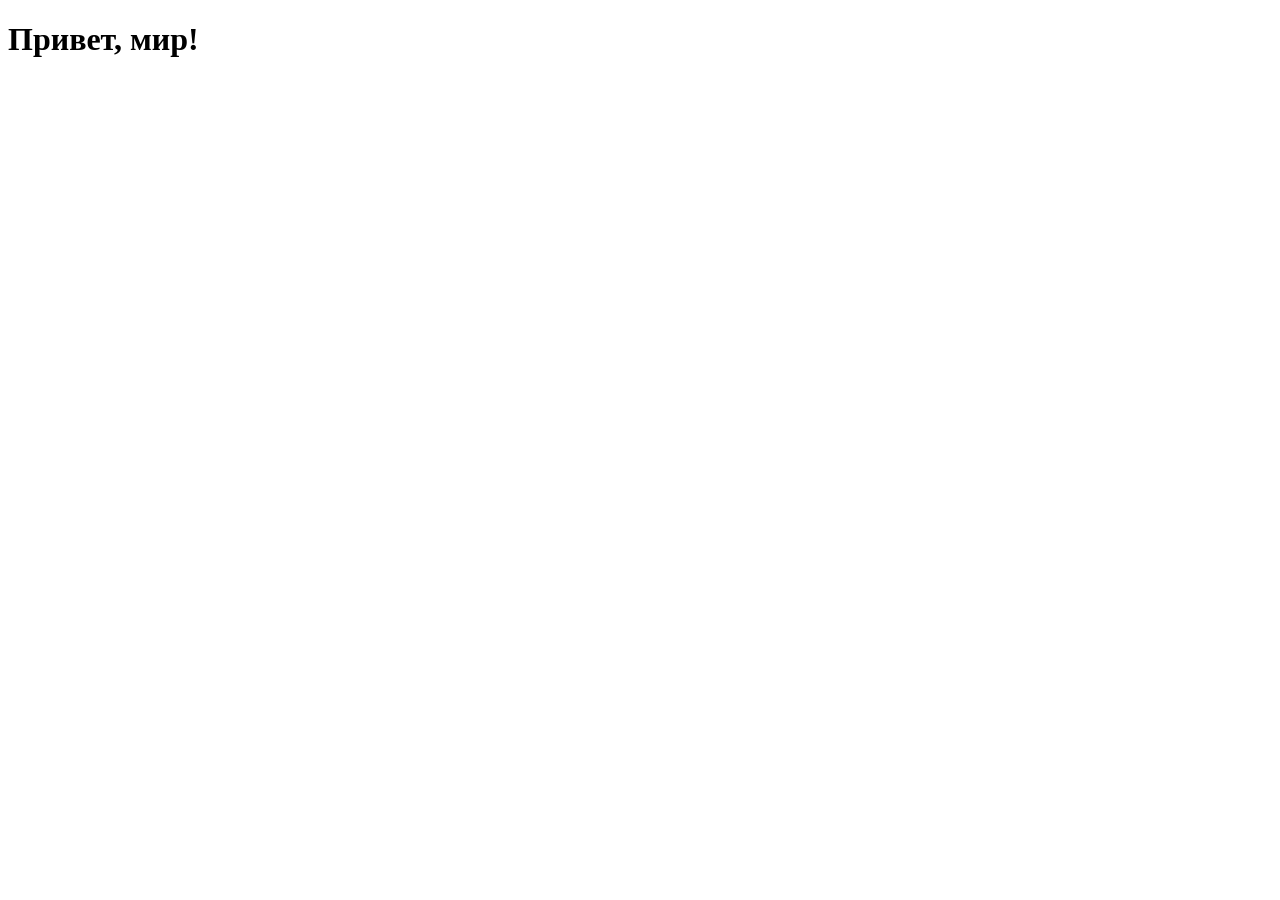
==== index.html @ d011b16e "Add index page" ====
<!DOCTYPE html>
<html lang="ru">
<head>
  <meta charset="UTF-8">
  <meta name="viewport" content="width=device-width, initial-scale=1.0">
  <title>Привет, мир!</title>
</head>
<body>
  <h1>Привет, мир!</h1>
</body>
</html>
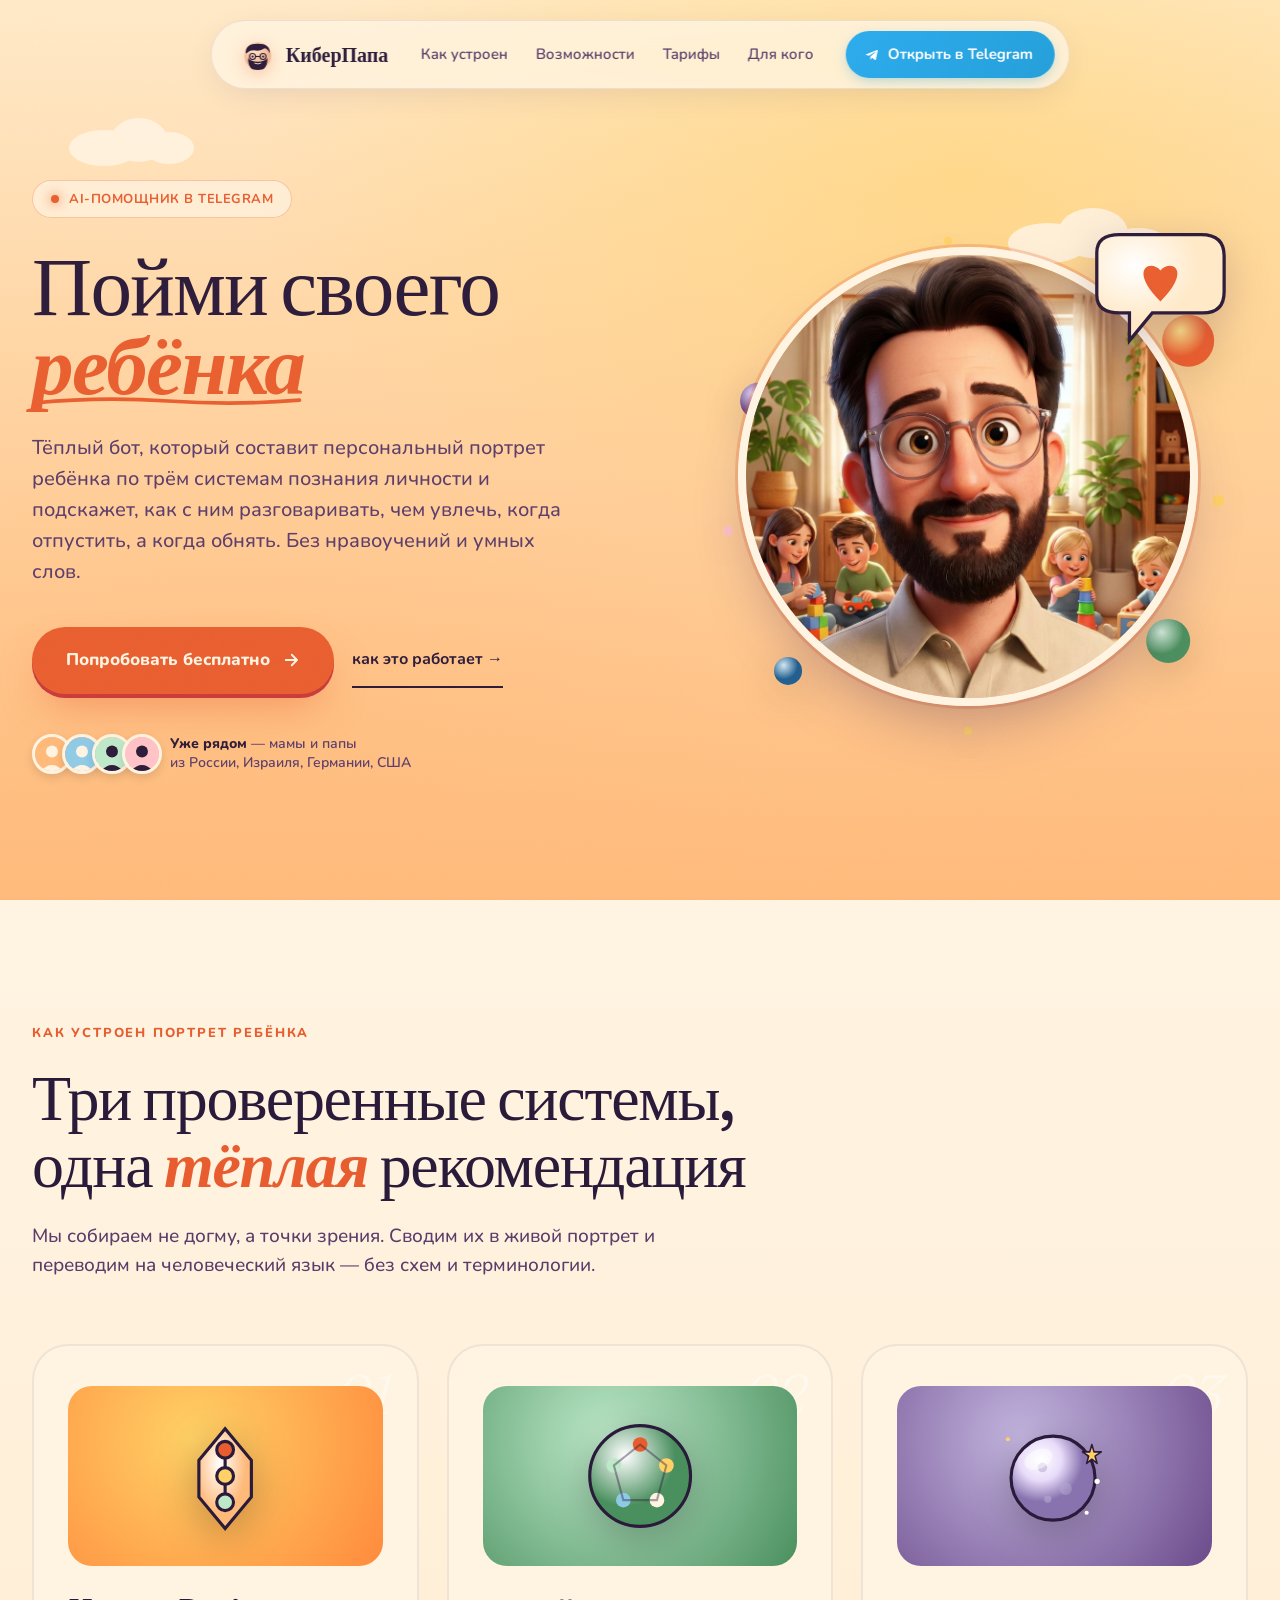
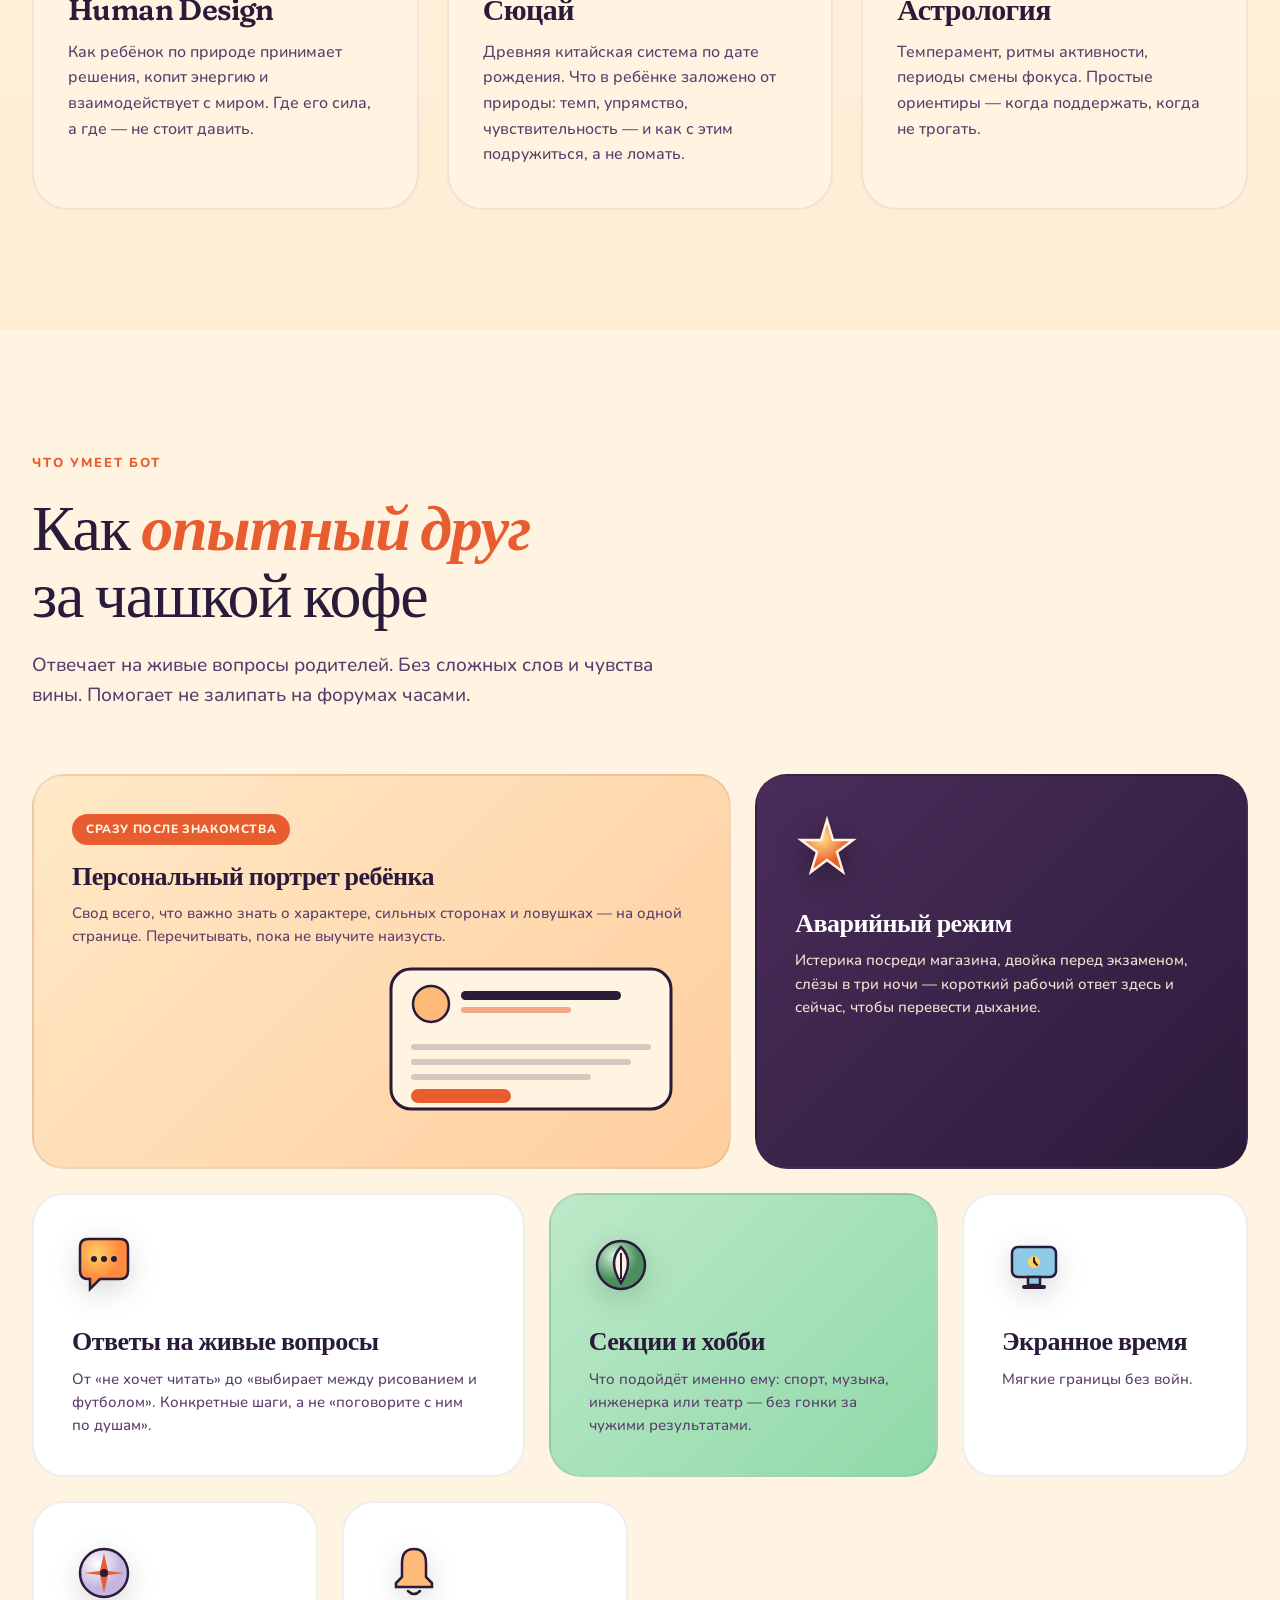
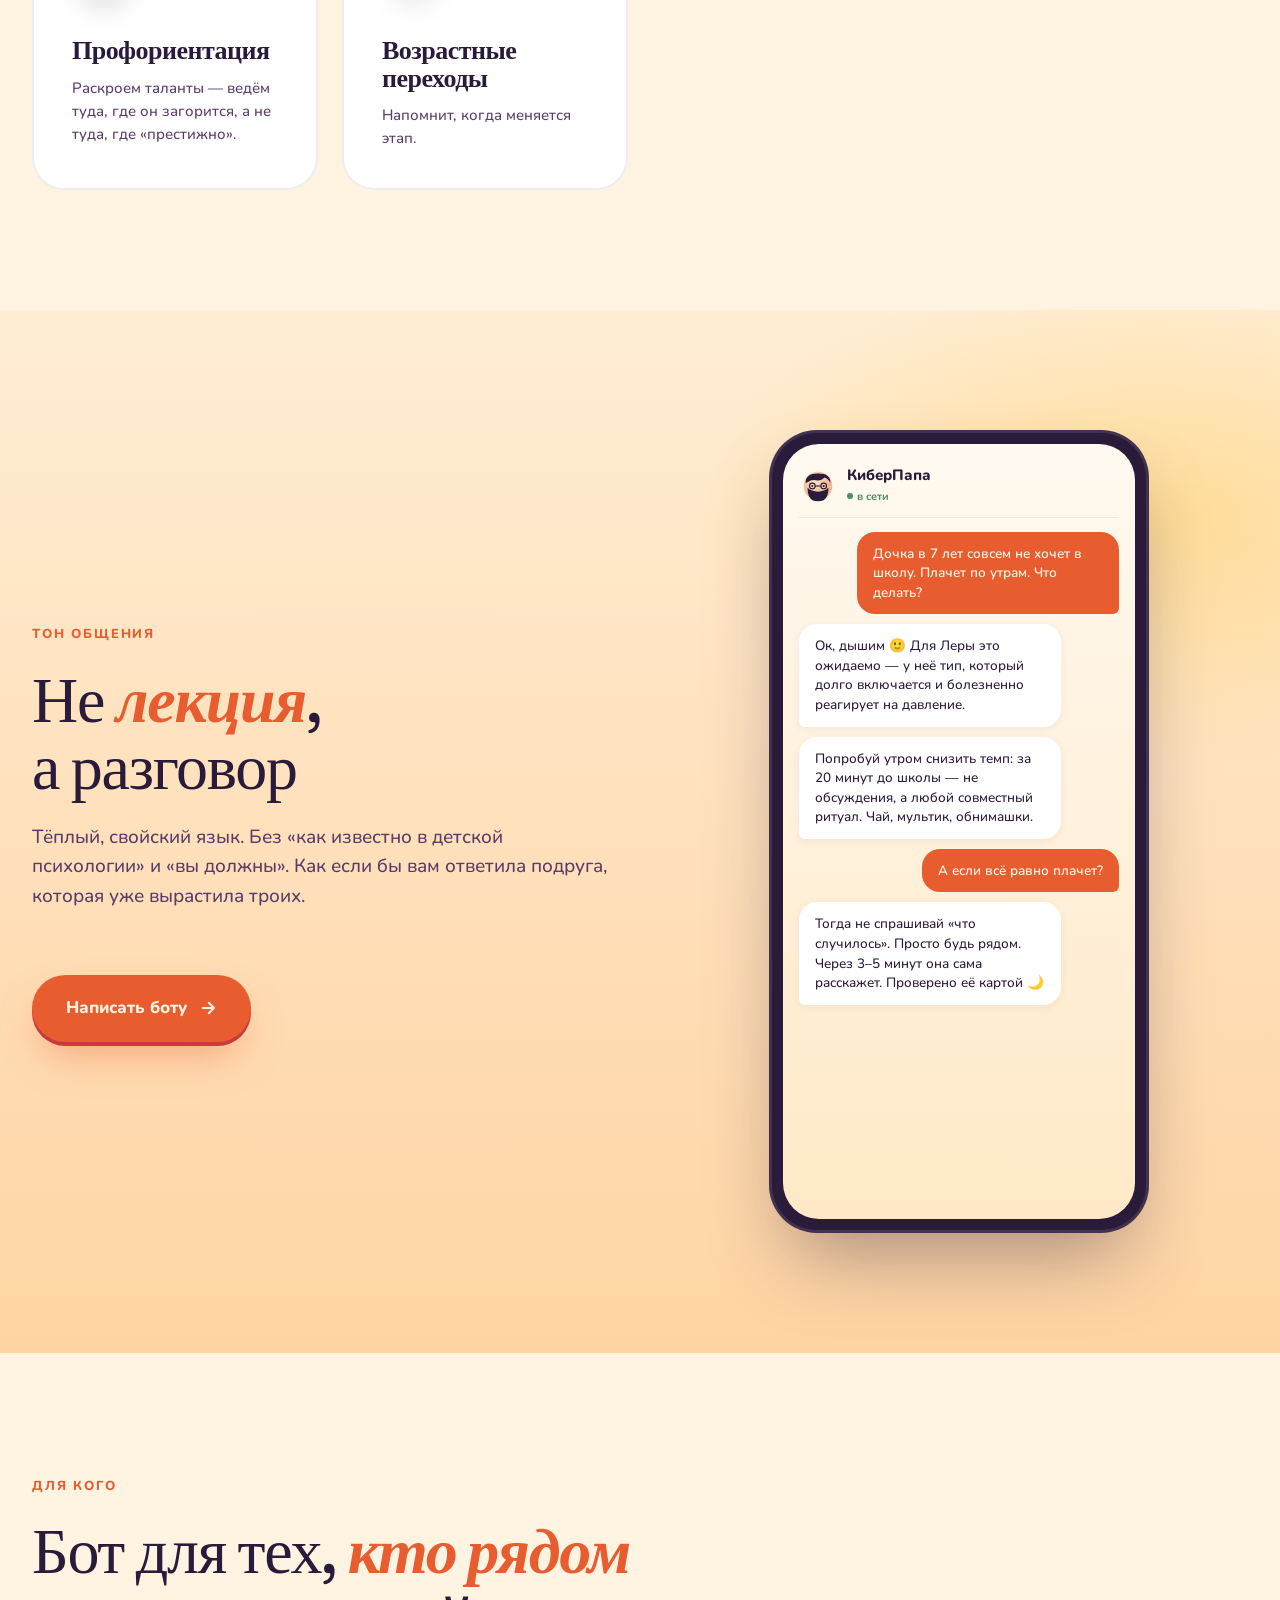
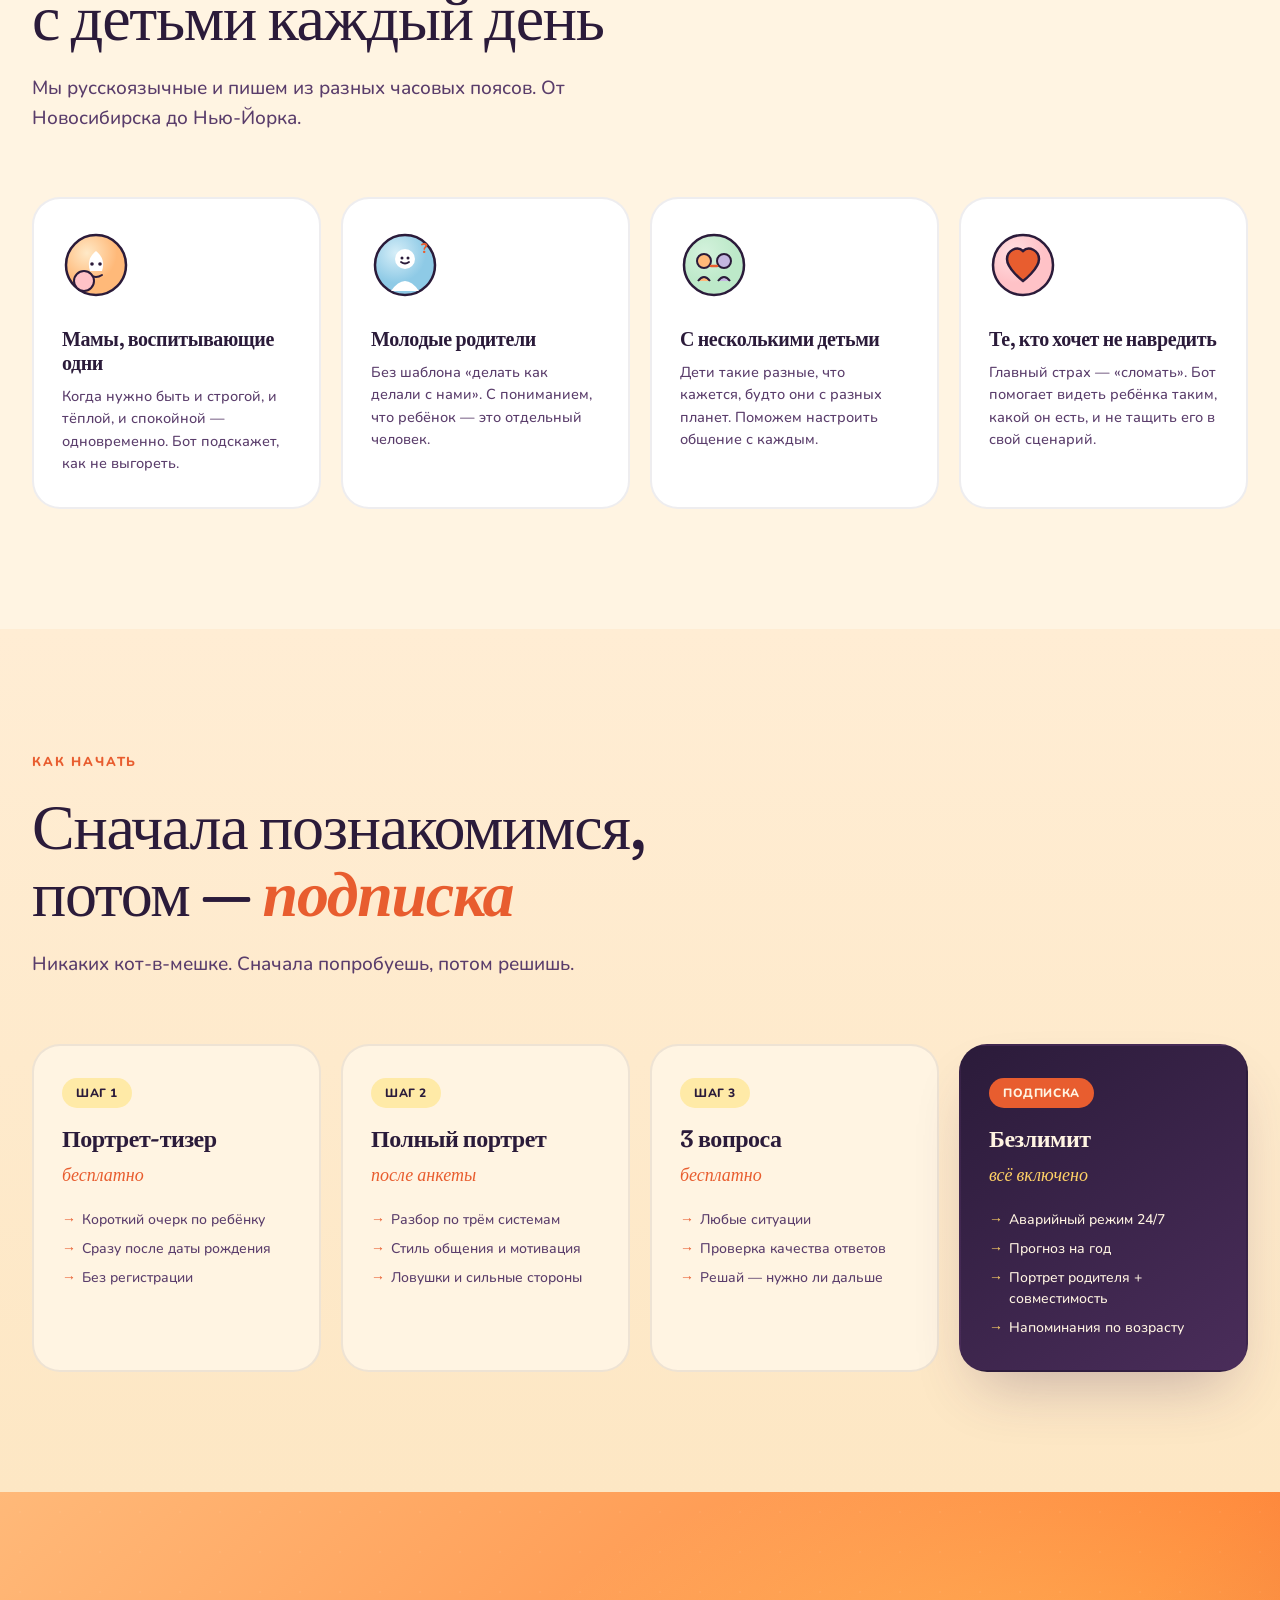
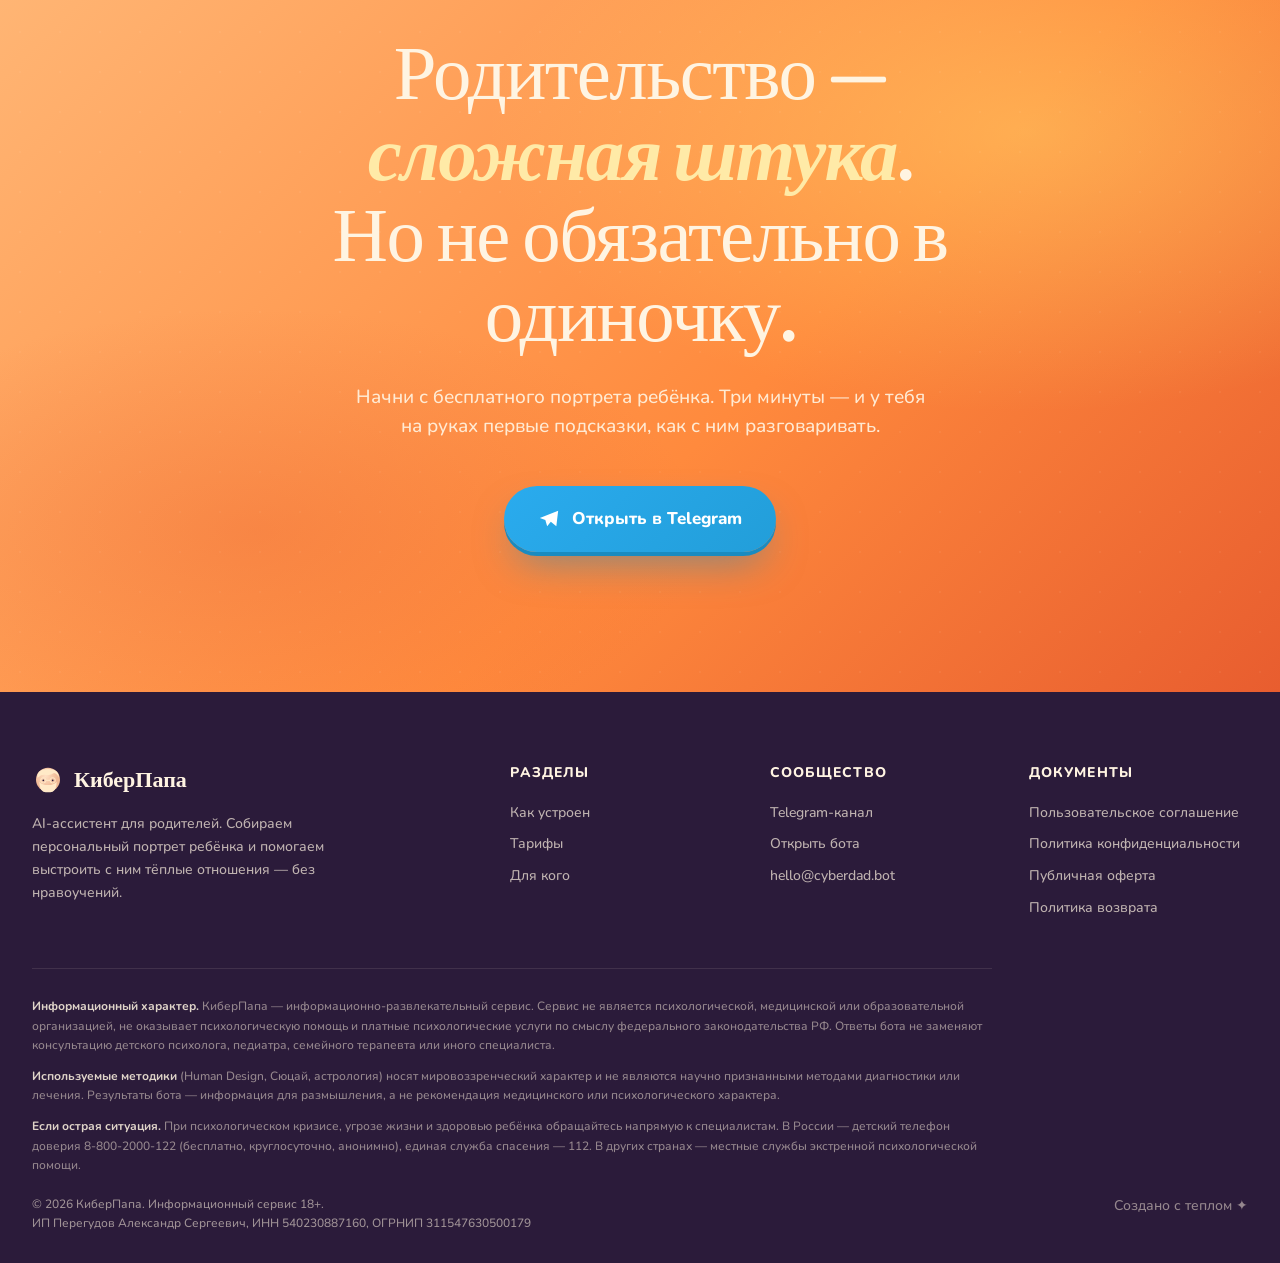
==== commit b47d230e: "Deploy site files" ====
--- a/index.html
+++ b/index.html
@@ -1,11 +1,1872 @@
 <!DOCTYPE html>
 <html lang="ru">
 <head>
-  <meta charset="UTF-8">
-  <meta name="viewport" content="width=device-width, initial-scale=1.0">
-  <title>Привет, мир!</title>
+<meta charset="UTF-8">
+<meta name="viewport" content="width=device-width, initial-scale=1.0">
+<title>КиберПапа — тёплый AI-помощник для родителей</title>
+<meta name="description" content="AI-помощник в Telegram, который помогает понять своего ребёнка. Персональный портрет по Human Design, Сюцай и астрологии. Тёплые подсказки для родителей без нравоучений.">
+<link rel="preconnect" href="https://fonts.googleapis.com">
+<link rel="preconnect" href="https://fonts.gstatic.com" crossorigin>
+<link href="https://fonts.googleapis.com/css2?family=Fraunces:ital,opsz,wght,SOFT,WONK@0,9..144,300..900,0..100,0..1;1,9..144,300..900,0..100,0..1&family=Nunito:ital,wght@0,300..900;1,300..900&display=swap" rel="stylesheet">
+
+<style>
+  :root {
+    /* Sunrise palette — originally composed, not tied to any IP */
+    --cream: #FFF4E2;
+    --cream-deep: #FDE7C4;
+    --peach: #FFB979;
+    --tangerine: #FF8A3D;
+    --ember: #E85D2F;
+    --crimson-soft: #C93A3A;
+    --plum: #4A2D5A;
+    --ink: #2B1B3A;
+    --ink-soft: #5A3D6B;
+    --sky: #8ECAE6;
+    --teal-deep: #1E6091;
+    --mint: #BDE9C9;
+    --sunshine: #FFD166;
+    --butter: #FFEAA7;
+    --rose: #FFC2C7;
+    --shadow-warm: 0 20px 40px -12px rgba(232, 93, 47, 0.25);
+    --shadow-soft: 0 8px 24px -8px rgba(74, 45, 90, 0.18);
+    --shadow-lift: 0 30px 60px -20px rgba(74, 45, 90, 0.3);
+  }
+
+  * { margin: 0; padding: 0; box-sizing: border-box; }
+
+  html { scroll-behavior: smooth; }
+
+  body {
+    font-family: 'Nunito', sans-serif;
+    background: var(--cream);
+    color: var(--ink);
+    line-height: 1.55;
+    overflow-x: hidden;
+    -webkit-font-smoothing: antialiased;
+    font-weight: 500;
+  }
+
+  /* Grainy noise overlay for analog warmth */
+  body::before {
+    content: '';
+    position: fixed;
+    inset: 0;
+    pointer-events: none;
+    z-index: 9999;
+    opacity: 0.5;
+    mix-blend-mode: soft-light;
+    background-image: url("data:image/svg+xml;utf8,<svg xmlns='http://www.w3.org/2000/svg' width='200' height='200'><filter id='n'><feTurbulence type='fractalNoise' baseFrequency='0.9' numOctaves='2' stitchTiles='stitch'/><feColorMatrix values='0 0 0 0 0.5 0 0 0 0 0.4 0 0 0 0 0.35 0 0 0 0.5 0'/></filter><rect width='100%25' height='100%25' filter='url(%23n)'/></svg>");
+  }
+
+  h1, h2, h3, h4 {
+    font-family: 'Fraunces', serif;
+    font-weight: 600;
+    letter-spacing: -0.02em;
+    font-variation-settings: 'SOFT' 100, 'WONK' 0;
+    line-height: 1.05;
+    color: var(--ink);
+  }
+
+  .container {
+    max-width: 1280px;
+    margin: 0 auto;
+    padding: 0 32px;
+  }
+
+  /* ========== NAV ========== */
+  nav {
+    position: fixed;
+    top: 20px;
+    left: 50%;
+    transform: translateX(-50%);
+    z-index: 100;
+    background: rgba(255, 244, 226, 0.85);
+    backdrop-filter: blur(20px) saturate(180%);
+    -webkit-backdrop-filter: blur(20px) saturate(180%);
+    border: 1.5px solid rgba(74, 45, 90, 0.1);
+    border-radius: 100px;
+    padding: 10px 14px 10px 28px;
+    display: flex;
+    align-items: center;
+    gap: 32px;
+    box-shadow: 0 8px 32px -8px rgba(74, 45, 90, 0.15);
+    animation: slideDown 0.9s cubic-bezier(0.22, 1, 0.36, 1) 0.2s backwards;
+  }
+  @keyframes slideDown {
+    from { opacity: 0; transform: translate(-50%, -30px); }
+    to { opacity: 1; transform: translate(-50%, 0); }
+  }
+  .logo {
+    display: flex;
+    align-items: center;
+    gap: 10px;
+    font-family: 'Fraunces', serif;
+    font-weight: 700;
+    font-size: 20px;
+    color: var(--ink);
+    text-decoration: none;
+  }
+  .logo-mark {
+    width: 36px;
+    height: 36px;
+    filter: drop-shadow(0 4px 8px rgba(232, 93, 47, 0.3));
+  }
+  .nav-links {
+    display: flex;
+    gap: 28px;
+    list-style: none;
+  }
+  .nav-links a {
+    color: var(--ink-soft);
+    text-decoration: none;
+    font-weight: 600;
+    font-size: 15px;
+    transition: color 0.2s;
+    white-space: nowrap;
+  }
+  .nav-links a:hover { color: var(--ember); }
+  .nav-cta {
+    background: linear-gradient(135deg, #2AABEE 0%, #229ED9 100%);
+    color: #FFFFFF;
+    padding: 12px 22px 12px 18px;
+    border-radius: 100px;
+    text-decoration: none;
+    font-weight: 700;
+    font-size: 15px;
+    transition: all 0.25s ease;
+    box-shadow: 0 4px 14px -4px rgba(34, 158, 217, 0.5);
+    display: inline-flex;
+    align-items: center;
+    gap: 8px;
+    white-space: nowrap;
+  }
+  .nav-cta:hover {
+    transform: translateY(-2px);
+    box-shadow: 0 10px 24px -4px rgba(34, 158, 217, 0.6);
+    filter: brightness(1.08);
+  }
+  .nav-cta svg { flex-shrink: 0; }
+
+  @media (max-width: 860px) {
+    .nav-links { display: none; }
+    nav { padding: 8px 10px 8px 20px; gap: 16px; }
+  }
+
+  /* ========== HERO ========== */
+  .hero {
+    position: relative;
+    min-height: 100vh;
+    padding: 180px 0 120px;
+    overflow: hidden;
+    background:
+      radial-gradient(ellipse 80% 60% at 75% 20%, rgba(255, 209, 102, 0.55), transparent 70%),
+      radial-gradient(ellipse 60% 50% at 20% 85%, rgba(255, 185, 121, 0.4), transparent 70%),
+      linear-gradient(180deg, #FFE9C7 0%, #FFD4A3 40%, #FFB979 100%);
+  }
+
+  /* Cloud decorations */
+  .cloud {
+    position: absolute;
+    pointer-events: none;
+    opacity: 0.85;
+    animation: float 8s ease-in-out infinite;
+  }
+  .cloud-1 { top: 12%; left: 5%; width: 140px; animation-delay: 0s; }
+  .cloud-2 { top: 22%; right: 8%; width: 180px; animation-delay: -3s; }
+  .cloud-3 { bottom: 25%; left: 8%; width: 100px; animation-delay: -5s; }
+  @keyframes float {
+    0%, 100% { transform: translateY(0) translateX(0); }
+    50% { transform: translateY(-18px) translateX(8px); }
+  }
+
+  .hero-inner {
+    position: relative;
+    z-index: 2;
+    display: grid;
+    grid-template-columns: 1.1fr 1fr;
+    gap: 40px;
+    align-items: center;
+  }
+  .hero-eyebrow {
+    display: inline-flex;
+    align-items: center;
+    gap: 10px;
+    background: rgba(255, 244, 226, 0.7);
+    border: 1.5px solid rgba(232, 93, 47, 0.3);
+    padding: 8px 18px;
+    border-radius: 100px;
+    font-weight: 700;
+    font-size: 13px;
+    letter-spacing: 0.04em;
+    text-transform: uppercase;
+    color: var(--ember);
+    margin-bottom: 28px;
+    animation: rise 1s cubic-bezier(0.22, 1, 0.36, 1) 0.4s backwards;
+  }
+  .hero-eyebrow::before {
+    content: '';
+    width: 8px;
+    height: 8px;
+    border-radius: 50%;
+    background: var(--ember);
+    box-shadow: 0 0 12px var(--ember);
+    animation: pulse 2s ease-in-out infinite;
+  }
+  @keyframes pulse {
+    0%, 100% { opacity: 1; transform: scale(1); }
+    50% { opacity: 0.6; transform: scale(1.4); }
+  }
+
+  .hero h1 {
+    font-size: clamp(44px, 6.5vw, 92px);
+    font-weight: 500;
+    line-height: 0.95;
+    margin-bottom: 28px;
+    animation: rise 1s cubic-bezier(0.22, 1, 0.36, 1) 0.5s backwards;
+  }
+  .hero h1 .accent {
+    font-style: italic;
+    font-weight: 600;
+    color: var(--ember);
+    font-variation-settings: 'SOFT' 100, 'WONK' 1;
+    display: inline-block;
+    position: relative;
+  }
+  .hero h1 .underline {
+    position: relative;
+    display: inline-block;
+  }
+  .hero h1 .underline::after {
+    content: '';
+    position: absolute;
+    left: 0; right: 0; bottom: -4px;
+    height: 14px;
+    background: url("data:image/svg+xml;utf8,<svg xmlns='http://www.w3.org/2000/svg' viewBox='0 0 300 14'><path d='M5 9 Q75 2 150 7 T295 6' stroke='%23E85D2F' stroke-width='4' fill='none' stroke-linecap='round'/></svg>") no-repeat;
+    background-size: 100% 100%;
+    animation: drawLine 1.2s ease-out 1.5s backwards;
+  }
+  @keyframes drawLine {
+    from { clip-path: inset(0 100% 0 0); }
+    to { clip-path: inset(0 0 0 0); }
+  }
+
+  @keyframes rise {
+    from { opacity: 0; transform: translateY(40px); }
+    to { opacity: 1; transform: translateY(0); }
+  }
+
+  .hero-sub {
+    font-size: 20px;
+    line-height: 1.55;
+    color: var(--ink-soft);
+    max-width: 540px;
+    margin-bottom: 40px;
+    animation: rise 1s cubic-bezier(0.22, 1, 0.36, 1) 0.7s backwards;
+  }
+
+  .hero-cta-group {
+    display: flex;
+    gap: 18px;
+    align-items: center;
+    flex-wrap: wrap;
+    animation: rise 1s cubic-bezier(0.22, 1, 0.36, 1) 0.9s backwards;
+  }
+  .btn-primary {
+    background: var(--ember);
+    color: var(--cream);
+    padding: 20px 34px;
+    border-radius: 100px;
+    text-decoration: none;
+    font-weight: 800;
+    font-size: 17px;
+    display: inline-flex;
+    align-items: center;
+    gap: 12px;
+    transition: all 0.3s cubic-bezier(0.22, 1, 0.36, 1);
+    box-shadow:
+      0 4px 0 0 var(--crimson-soft),
+      0 20px 40px -12px rgba(232, 93, 47, 0.5);
+    position: relative;
+    border: none;
+    cursor: pointer;
+  }
+  .btn-primary:hover {
+    transform: translateY(-3px);
+    box-shadow:
+      0 7px 0 0 var(--crimson-soft),
+      0 30px 50px -12px rgba(232, 93, 47, 0.6);
+  }
+  .btn-primary:active {
+    transform: translateY(2px);
+    box-shadow:
+      0 2px 0 0 var(--crimson-soft),
+      0 10px 20px -8px rgba(232, 93, 47, 0.5);
+  }
+  .btn-ghost {
+    color: var(--ink);
+    text-decoration: none;
+    font-weight: 700;
+    font-size: 16px;
+    padding: 14px 0;
+    border-bottom: 2px solid var(--ink);
+    transition: all 0.2s;
+  }
+  .btn-ghost:hover {
+    color: var(--ember);
+    border-color: var(--ember);
+  }
+
+  .hero-trust {
+    margin-top: 40px;
+    display: flex;
+    align-items: center;
+    gap: 18px;
+    animation: rise 1s cubic-bezier(0.22, 1, 0.36, 1) 1.1s backwards;
+  }
+  .hero-trust-avatars {
+    display: flex;
+  }
+  .avatar-stack {
+    width: 40px;
+    height: 40px;
+    border-radius: 50%;
+    border: 3px solid var(--cream);
+    margin-right: -10px;
+    box-shadow: 0 4px 10px rgba(0,0,0,0.12);
+  }
+  .hero-trust-text {
+    font-size: 14px;
+    color: var(--ink-soft);
+    font-weight: 600;
+    line-height: 1.3;
+  }
+  .hero-trust-text strong { color: var(--ink); font-weight: 800; }
+
+  /* Hero illustration */
+  .hero-viz {
+    position: relative;
+    width: 100%;
+    aspect-ratio: 1;
+    max-width: 560px;
+    margin-left: auto;
+    animation: rise 1.2s cubic-bezier(0.22, 1, 0.36, 1) 0.8s backwards;
+  }
+  .hero-portrait {
+    position: relative;
+    width: 82%;
+    aspect-ratio: 1;
+    margin: 9% auto 0;
+  }
+  .hero-portrait img {
+    position: relative;
+    z-index: 2;
+    width: 100%;
+    height: 100%;
+    object-fit: cover;
+    object-position: 50% 18%;
+    border-radius: 50%;
+    border: 8px solid var(--cream);
+    box-shadow:
+      0 30px 60px -20px rgba(74, 45, 90, 0.4),
+      0 0 0 3px rgba(232, 93, 47, 0.25);
+    animation: bob 5s ease-in-out infinite;
+  }
+  .hero-orbits {
+    position: absolute;
+    inset: -11% -11% -11% -11%;
+    width: 122%;
+    height: 122%;
+    z-index: 1;
+    pointer-events: none;
+    filter: drop-shadow(0 10px 20px rgba(0,0,0,0.15));
+  }
+  .hero-bubble {
+    position: absolute;
+    top: -4%;
+    right: -8%;
+    width: 32%;
+    z-index: 3;
+    filter: drop-shadow(0 12px 20px rgba(74, 45, 90, 0.25));
+    animation-delay: -2s;
+  }
+  .bob {
+    animation: bob 4.5s ease-in-out infinite;
+    transform-origin: center;
+  }
+  .spin-slow {
+    animation: spinSlow 40s linear infinite;
+    transform-origin: center;
+    transform-box: fill-box;
+  }
+  @keyframes bob {
+    0%, 100% { transform: translateY(0); }
+    50% { transform: translateY(-14px); }
+  }
+  @keyframes spinSlow {
+    from { transform: rotate(0deg); }
+    to { transform: rotate(360deg); }
+  }
+
+  @media (max-width: 860px) {
+    .hero { padding: 140px 0 80px; }
+    .hero-inner { grid-template-columns: 1fr; }
+    .hero-viz { max-width: 360px; margin: 20px auto 0; }
+    .hero-sub { font-size: 17px; }
+  }
+
+  /* ========== SECTIONS ========== */
+  section { padding: 120px 0; position: relative; }
+
+  .eyebrow {
+    display: inline-block;
+    font-weight: 800;
+    font-size: 13px;
+    letter-spacing: 0.14em;
+    text-transform: uppercase;
+    color: var(--ember);
+    margin-bottom: 20px;
+  }
+  .section-title {
+    font-size: clamp(36px, 5vw, 64px);
+    font-weight: 500;
+    max-width: 780px;
+    margin-bottom: 24px;
+  }
+  .section-title .it {
+    font-style: italic;
+    font-weight: 600;
+    color: var(--ember);
+    font-variation-settings: 'SOFT' 100, 'WONK' 1;
+  }
+  .section-lead {
+    font-size: 19px;
+    color: var(--ink-soft);
+    max-width: 640px;
+    margin-bottom: 64px;
+  }
+
+  /* ========== SYSTEMS (3 cards) ========== */
+  .systems {
+    background: linear-gradient(180deg, var(--cream) 0%, #FFEDD4 100%);
+    position: relative;
+  }
+  .systems-grid {
+    display: grid;
+    grid-template-columns: repeat(3, 1fr);
+    gap: 28px;
+    margin-top: 40px;
+  }
+  .system-card {
+    background: var(--cream);
+    border-radius: 36px;
+    padding: 40px 34px;
+    position: relative;
+    overflow: hidden;
+    border: 2px solid rgba(43, 27, 58, 0.08);
+    transition: all 0.5s cubic-bezier(0.22, 1, 0.36, 1);
+    cursor: default;
+  }
+  .system-card:hover {
+    transform: translateY(-12px) rotate(-0.5deg);
+    box-shadow: var(--shadow-lift);
+    border-color: rgba(232, 93, 47, 0.3);
+  }
+  .system-card:nth-child(2):hover { transform: translateY(-12px) rotate(0.5deg); }
+  .system-card:nth-child(3):hover { transform: translateY(-12px) rotate(-0.5deg); }
+
+  .system-viz {
+    width: 100%;
+    height: 180px;
+    margin-bottom: 28px;
+    display: flex;
+    align-items: center;
+    justify-content: center;
+    border-radius: 24px;
+    position: relative;
+    overflow: hidden;
+  }
+  .system-card:nth-child(1) .system-viz { background: radial-gradient(circle at 40% 30%, #FFD166, #FF8A3D); }
+  .system-card:nth-child(2) .system-viz { background: radial-gradient(circle at 40% 30%, #BDE9C9, #4A8F5E); }
+  .system-card:nth-child(3) .system-viz { background: radial-gradient(circle at 40% 30%, #C4B6E0, #6B4A8A); }
+
+  .system-viz svg {
+    width: 70%;
+    height: 70%;
+    filter: drop-shadow(0 10px 20px rgba(0,0,0,0.25));
+  }
+
+  .system-num {
+    position: absolute;
+    top: 20px;
+    right: 24px;
+    font-family: 'Fraunces', serif;
+    font-style: italic;
+    font-weight: 300;
+    font-size: 56px;
+    color: rgba(255, 255, 255, 0.35);
+    line-height: 1;
+    font-variation-settings: 'SOFT' 100, 'WONK' 1;
+  }
+  .system-card h3 {
+    font-size: 30px;
+    margin-bottom: 14px;
+  }
+  .system-card p {
+    color: var(--ink-soft);
+    font-size: 16px;
+    line-height: 1.6;
+  }
+
+  @media (max-width: 960px) {
+    .systems-grid { grid-template-columns: 1fr; }
+  }
+
+  /* ========== FEATURES ========== */
+  .features {
+    background: var(--cream);
+  }
+  .features-layout {
+    display: grid;
+    grid-template-columns: repeat(12, 1fr);
+    gap: 24px;
+  }
+  .feature {
+    background: #fff;
+    border-radius: 32px;
+    padding: 38px;
+    border: 2px solid rgba(43, 27, 58, 0.08);
+    transition: all 0.4s cubic-bezier(0.22, 1, 0.36, 1);
+    position: relative;
+    overflow: hidden;
+  }
+  .feature:hover {
+    transform: translateY(-6px);
+    border-color: rgba(232, 93, 47, 0.3);
+    box-shadow: var(--shadow-lift);
+  }
+  .feature-big { grid-column: span 7; min-height: 380px; display: flex; flex-direction: column; justify-content: space-between; background: linear-gradient(135deg, #FFE9C7, #FFCE9E); }
+  .feature-tall {
+    grid-column: span 5;
+    min-height: 380px;
+    background: linear-gradient(135deg, var(--plum), var(--ink));
+    color: var(--cream);
+    position: relative;
+    z-index: 10000;
+    isolation: isolate;
+  }
+  .feature-tall h3 { color: #FFFFFF !important; }
+  .feature-tall p { color: #F5E6D3 !important; opacity: 1 !important; font-weight: 500; }
+  .feature-wide { grid-column: span 5; }
+  .feature-med { grid-column: span 4; background: linear-gradient(135deg, #BDE9C9, #8FD9A8); }
+  .feature-small { grid-column: span 3; }
+
+  .feature h3 {
+    font-size: 26px;
+    margin-bottom: 12px;
+  }
+  .feature p {
+    color: var(--ink-soft);
+    font-size: 15px;
+    line-height: 1.55;
+  }
+  .feature-icon {
+    width: 64px;
+    height: 64px;
+    margin-bottom: 24px;
+    filter: drop-shadow(0 8px 14px rgba(0,0,0,0.15));
+  }
+  .feature-tall .feature-icon {
+    filter: drop-shadow(0 8px 14px rgba(0,0,0,0.4));
+  }
+  .feature-tag {
+    display: inline-block;
+    background: var(--ember);
+    color: var(--cream);
+    padding: 6px 14px;
+    border-radius: 100px;
+    font-size: 12px;
+    font-weight: 800;
+    letter-spacing: 0.05em;
+    text-transform: uppercase;
+    margin-bottom: 18px;
+    align-self: flex-start;
+  }
+  .feature-big .feature-viz {
+    width: 100%;
+    max-width: 320px;
+    margin-top: auto;
+    align-self: flex-end;
+  }
+
+  @media (max-width: 960px) {
+    .features-layout { grid-template-columns: 1fr; }
+    .feature-big, .feature-tall, .feature-wide, .feature-med, .feature-small {
+      grid-column: span 1;
+    }
+  }
+
+  /* ========== CHAT PREVIEW ========== */
+  .chat-demo {
+    background: linear-gradient(180deg, #FFEDD4 0%, #FFD4A3 100%);
+    position: relative;
+    overflow: hidden;
+  }
+  .chat-demo::before {
+    content: '';
+    position: absolute;
+    inset: 0;
+    background: radial-gradient(ellipse 60% 40% at 90% 20%, rgba(255, 209, 102, 0.5), transparent 60%);
+    pointer-events: none;
+  }
+  .chat-layout {
+    display: grid;
+    grid-template-columns: 1fr 1fr;
+    gap: 60px;
+    align-items: center;
+    position: relative;
+    z-index: 2;
+  }
+  .phone-mockup {
+    position: relative;
+    max-width: 380px;
+    margin: 0 auto;
+    aspect-ratio: 9 / 19;
+    background: var(--ink);
+    border-radius: 48px;
+    padding: 14px;
+    box-shadow:
+      0 40px 80px -20px rgba(43, 27, 58, 0.4),
+      inset 0 0 0 3px rgba(255, 255, 255, 0.1);
+    transform: rotate(-2deg);
+  }
+  .phone-screen {
+    background: linear-gradient(180deg, #FFF9F0 0%, #FFE9C7 100%);
+    border-radius: 36px;
+    height: 100%;
+    padding: 20px 16px;
+    overflow: hidden;
+    position: relative;
+    display: flex;
+    flex-direction: column;
+    gap: 10px;
+  }
+  .phone-header {
+    display: flex;
+    align-items: center;
+    gap: 10px;
+    padding-bottom: 12px;
+    border-bottom: 1px solid rgba(43, 27, 58, 0.08);
+    margin-bottom: 4px;
+  }
+  .phone-avatar {
+    width: 38px;
+    height: 38px;
+    border-radius: 50%;
+    flex-shrink: 0;
+  }
+  .phone-name {
+    font-weight: 800;
+    font-size: 15px;
+    color: var(--ink);
+  }
+  .phone-status {
+    font-size: 11px;
+    color: #4A8F5E;
+    font-weight: 700;
+    display: flex;
+    align-items: center;
+    gap: 4px;
+  }
+  .phone-status::before {
+    content: '';
+    width: 6px; height: 6px;
+    background: #4A8F5E;
+    border-radius: 50%;
+  }
+  .bubble {
+    padding: 12px 16px;
+    border-radius: 18px;
+    font-size: 13.5px;
+    max-width: 82%;
+    line-height: 1.45;
+    animation: bubbleIn 0.5s cubic-bezier(0.22, 1, 0.36, 1) backwards;
+  }
+  .bubble-bot {
+    background: #fff;
+    color: var(--ink);
+    align-self: flex-start;
+    border-bottom-left-radius: 6px;
+    box-shadow: 0 2px 8px rgba(43, 27, 58, 0.06);
+  }
+  .bubble-user {
+    background: var(--ember);
+    color: var(--cream);
+    align-self: flex-end;
+    border-bottom-right-radius: 6px;
+    font-weight: 600;
+  }
+  .bubble:nth-child(3) { animation-delay: 0.2s; }
+  .bubble:nth-child(4) { animation-delay: 0.4s; }
+  .bubble:nth-child(5) { animation-delay: 0.6s; }
+  .bubble:nth-child(6) { animation-delay: 0.8s; }
+  @keyframes bubbleIn {
+    from { opacity: 0; transform: translateY(10px) scale(0.95); }
+    to { opacity: 1; transform: translateY(0) scale(1); }
+  }
+
+  @media (max-width: 960px) {
+    .chat-layout { grid-template-columns: 1fr; }
+    .phone-mockup { transform: none; }
+  }
+
+  /* ========== AUDIENCE ========== */
+  .audience {
+    background: var(--cream);
+  }
+  .audience-grid {
+    display: grid;
+    grid-template-columns: repeat(4, 1fr);
+    gap: 20px;
+    margin-top: 40px;
+  }
+  .audience-card {
+    padding: 32px 28px;
+    border-radius: 28px;
+    background: #fff;
+    border: 2px solid rgba(43, 27, 58, 0.08);
+    transition: all 0.4s cubic-bezier(0.22, 1, 0.36, 1);
+  }
+  .audience-card:hover {
+    transform: translateY(-6px) rotate(0.5deg);
+    border-color: var(--peach);
+    box-shadow: var(--shadow-soft);
+  }
+  .audience-card:nth-child(2n):hover { transform: translateY(-6px) rotate(-0.5deg); }
+  .audience-emoji {
+    width: 68px;
+    height: 68px;
+    margin-bottom: 20px;
+  }
+  .audience-card h4 {
+    font-size: 20px;
+    margin-bottom: 10px;
+    line-height: 1.2;
+  }
+  .audience-card p {
+    font-size: 14.5px;
+    color: var(--ink-soft);
+    line-height: 1.55;
+  }
+  @media (max-width: 960px) {
+    .audience-grid { grid-template-columns: repeat(2, 1fr); }
+  }
+  @media (max-width: 560px) {
+    .audience-grid { grid-template-columns: 1fr; }
+  }
+
+  /* ========== PRICING ========== */
+  .pricing {
+    background: linear-gradient(180deg, #FFEDD4 0%, var(--cream-deep) 100%);
+  }
+  .pricing-flow {
+    position: relative;
+    margin-top: 60px;
+  }
+  .pricing-track {
+    display: grid;
+    grid-template-columns: repeat(4, 1fr);
+    gap: 20px;
+    position: relative;
+    z-index: 2;
+  }
+  .pricing-step {
+    background: var(--cream);
+    border-radius: 28px;
+    padding: 32px 28px;
+    border: 2px solid rgba(43, 27, 58, 0.08);
+    position: relative;
+    transition: all 0.4s;
+  }
+  .pricing-step.premium {
+    background: linear-gradient(145deg, var(--ink), var(--plum));
+    color: var(--cream);
+    border-color: transparent;
+    transform: translateY(-20px);
+    box-shadow: var(--shadow-lift);
+  }
+  .pricing-step.premium h3,
+  .pricing-step.premium .price,
+  .pricing-step.premium ul li {
+    color: var(--cream);
+  }
+  .pricing-step.premium .price-tag {
+    background: var(--ember);
+    color: var(--cream);
+  }
+  .pricing-step:hover:not(.premium) {
+    transform: translateY(-6px);
+    border-color: var(--peach);
+    box-shadow: var(--shadow-soft);
+  }
+  .price-tag {
+    display: inline-block;
+    background: var(--butter);
+    color: var(--ink);
+    padding: 6px 14px;
+    border-radius: 100px;
+    font-size: 12px;
+    font-weight: 800;
+    letter-spacing: 0.05em;
+    text-transform: uppercase;
+    margin-bottom: 18px;
+  }
+  .pricing-step h3 {
+    font-size: 24px;
+    margin-bottom: 10px;
+  }
+  .pricing-step .price {
+    font-family: 'Fraunces', serif;
+    font-size: 18px;
+    font-style: italic;
+    font-weight: 500;
+    color: var(--ember);
+    margin-bottom: 20px;
+  }
+  .pricing-step ul {
+    list-style: none;
+    display: flex;
+    flex-direction: column;
+    gap: 8px;
+  }
+  .pricing-step ul li {
+    font-size: 14px;
+    color: var(--ink-soft);
+    padding-left: 20px;
+    position: relative;
+    line-height: 1.5;
+  }
+  .pricing-step ul li::before {
+    content: '→';
+    position: absolute;
+    left: 0;
+    color: var(--ember);
+    font-weight: 800;
+  }
+  .pricing-step.premium ul li::before { color: var(--sunshine); }
+
+  @media (max-width: 960px) {
+    .pricing-track { grid-template-columns: 1fr; }
+    .pricing-step.premium { transform: none; }
+  }
+
+  /* ========== FINAL CTA ========== */
+  .final-cta {
+    padding: 140px 0;
+    background:
+      radial-gradient(ellipse 60% 50% at 80% 30%, rgba(255, 209, 102, 0.5), transparent 70%),
+      radial-gradient(ellipse 50% 40% at 20% 80%, rgba(232, 93, 47, 0.3), transparent 70%),
+      linear-gradient(135deg, #FFB979 0%, #FF8A3D 60%, #E85D2F 100%);
+    color: var(--cream);
+    text-align: center;
+    position: relative;
+    overflow: hidden;
+  }
+  .final-cta::before {
+    content: '';
+    position: absolute;
+    inset: 0;
+    background-image: url("data:image/svg+xml;utf8,<svg xmlns='http://www.w3.org/2000/svg' viewBox='0 0 100 100'><circle cx='50' cy='50' r='2' fill='%23FFF4E2' opacity='0.3'/></svg>");
+    background-size: 40px 40px;
+    opacity: 0.4;
+  }
+  .final-cta-inner { position: relative; z-index: 2; max-width: 820px; margin: 0 auto; padding: 0 32px; }
+  .final-cta h2 {
+    color: var(--cream);
+    font-size: clamp(40px, 6vw, 80px);
+    font-weight: 500;
+    margin-bottom: 28px;
+    line-height: 1.05;
+  }
+  .final-cta h2 .it {
+    font-style: italic;
+    font-weight: 600;
+    color: var(--butter);
+    font-variation-settings: 'SOFT' 100, 'WONK' 1;
+  }
+  .final-cta p {
+    font-size: 19px;
+    color: rgba(255, 244, 226, 0.9);
+    margin-bottom: 44px;
+    max-width: 580px;
+    margin-left: auto;
+    margin-right: auto;
+  }
+  .final-cta .btn-primary {
+    background: linear-gradient(135deg, #2AABEE 0%, #229ED9 100%);
+    color: #FFFFFF;
+    box-shadow: 0 4px 0 0 #1A8BC0, 0 20px 40px -12px rgba(26, 139, 192, 0.55);
+  }
+  .final-cta .btn-primary:hover {
+    box-shadow: 0 7px 0 0 #1A8BC0, 0 30px 50px -12px rgba(26, 139, 192, 0.65);
+    filter: brightness(1.05);
+  }
+
+  /* ========== FOOTER ========== */
+  footer {
+    background: var(--ink);
+    color: rgba(255, 244, 226, 0.7);
+    padding: 70px 0 30px;
+    font-size: 14px;
+  }
+  .footer-grid {
+    display: grid;
+    grid-template-columns: 2fr 1fr 1fr 1fr;
+    gap: 40px;
+    margin-bottom: 50px;
+  }
+  .footer-logo {
+    color: var(--cream);
+    font-family: 'Fraunces', serif;
+    font-weight: 700;
+    font-size: 22px;
+    margin-bottom: 16px;
+    display: flex;
+    align-items: center;
+    gap: 10px;
+  }
+  .footer-desc { line-height: 1.65; max-width: 340px; }
+  .footer-col h5 {
+    color: var(--cream);
+    font-family: 'Nunito', sans-serif;
+    font-size: 14px;
+    font-weight: 800;
+    letter-spacing: 0.08em;
+    text-transform: uppercase;
+    margin-bottom: 18px;
+  }
+  .footer-col ul { list-style: none; display: flex; flex-direction: column; gap: 10px; }
+  .footer-col a {
+    color: rgba(255, 244, 226, 0.7);
+    text-decoration: none;
+    transition: color 0.2s;
+  }
+  .footer-col a:hover { color: var(--sunshine); }
+
+  .footer-legal {
+    list-style: none;
+    display: flex;
+    flex-direction: column;
+    gap: 6px;
+  }
+  .footer-legal li {
+    color: rgba(255, 244, 226, 0.7);
+    font-size: 13px;
+  }
+  .footer-legal .placeholder {
+    color: var(--sunshine);
+    opacity: 0.7;
+    font-style: italic;
+    border-bottom: 1px dashed currentColor;
+    font-size: 12px;
+  }
+
+  .footer-disclaimer p {
+    margin: 0;
+  }
+  .footer-disclaimer strong {
+    color: rgba(255, 244, 226, 0.85);
+  }
+
+  .footer-disclaimer {
+    border-top: 1px solid rgba(255, 244, 226, 0.1);
+    padding-top: 28px;
+    font-size: 12px;
+    line-height: 1.6;
+    color: rgba(255, 244, 226, 0.5);
+    max-width: 960px;
+  }
+  .footer-bottom {
+    display: flex;
+    justify-content: space-between;
+    align-items: flex-start;
+    margin-top: 20px;
+    flex-wrap: wrap;
+    gap: 12px;
+    color: rgba(255, 244, 226, 0.5);
+  }
+  .footer-legal-line {
+    font-size: 12px;
+    line-height: 1.6;
+    color: rgba(255, 244, 226, 0.55);
+    max-width: 720px;
+  }
+
+  @media (max-width: 860px) {
+    .footer-grid { grid-template-columns: 1fr 1fr; gap: 32px; }
+  }
+
+  /* scroll reveal */
+  .reveal {
+    opacity: 0;
+    transform: translateY(30px);
+    transition: opacity 0.8s cubic-bezier(0.22, 1, 0.36, 1), transform 0.8s cubic-bezier(0.22, 1, 0.36, 1);
+  }
+  .reveal.on {
+    opacity: 1;
+    transform: translateY(0);
+  }
+
+  /* ========== MOBILE — MINIMAL VERSION ========== */
+  @media (max-width: 760px) {
+    /* kill the grain overlay — too noisy on small screens */
+    body::before { display: none; }
+
+    .container { padding: 0 20px; }
+
+    /* NAV: only logo + CTA */
+    nav {
+      top: 12px;
+      padding: 7px 7px 7px 14px;
+      gap: 10px;
+      border-radius: 100px;
+      width: calc(100% - 24px);
+      max-width: 420px;
+      justify-content: space-between;
+    }
+    .logo { font-size: 16px; gap: 7px; }
+    .logo-mark { width: 28px; height: 28px; }
+    .nav-cta {
+      padding: 9px 14px 9px 12px;
+      font-size: 13px;
+      gap: 6px;
+    }
+    .nav-cta svg { width: 13px; height: 13px; }
+    .nav-links { display: none; }
+
+    /* HERO: clean, no decor */
+    .hero {
+      padding: 110px 0 70px;
+      background:
+        radial-gradient(ellipse 100% 60% at 50% 0%, rgba(255, 209, 102, 0.5), transparent 65%),
+        linear-gradient(180deg, #FFE9C7 0%, #FFD4A3 100%);
+    }
+    /* remove decorative clouds */
+    .cloud { display: none; }
+
+    .hero-inner {
+      grid-template-columns: 1fr;
+      gap: 28px;
+      text-align: center;
+    }
+
+    .hero-eyebrow {
+      font-size: 11px;
+      padding: 6px 14px;
+      margin-bottom: 18px;
+    }
+
+    .hero h1 {
+      font-size: 44px;
+      line-height: 1.0;
+      margin-bottom: 18px;
+    }
+    .hero h1 .underline::after {
+      height: 10px;
+      bottom: -2px;
+    }
+
+    .hero-sub {
+      font-size: 16px;
+      line-height: 1.5;
+      margin: 0 auto 28px;
+      max-width: 460px;
+    }
+
+    .hero-cta-group {
+      justify-content: center;
+      gap: 14px;
+    }
+    .btn-primary {
+      padding: 16px 26px;
+      font-size: 15px;
+      width: 100%;
+      max-width: 320px;
+      justify-content: center;
+    }
+    .btn-ghost {
+      font-size: 14px;
+      padding: 8px 0;
+    }
+
+    /* HERO VIZ: clean circle only, no orbs, no bubble */
+    .hero-viz {
+      max-width: 260px;
+      margin: 8px auto 0;
+    }
+    .hero-portrait {
+      width: 100%;
+      margin-top: 0;
+    }
+    .hero-portrait img {
+      border-width: 6px;
+      box-shadow: 0 16px 34px -14px rgba(74, 45, 90, 0.35);
+    }
+    .hero-orbits { display: none; }
+    .hero-bubble { display: none; }
+
+    .hero-trust {
+      margin-top: 32px;
+      justify-content: center;
+      gap: 14px;
+    }
+    .avatar-stack { width: 32px; height: 32px; border-width: 2px; margin-right: -8px; }
+    .hero-trust-text { font-size: 12px; text-align: left; }
+
+    /* GENERAL SECTIONS */
+    section { padding: 64px 0; }
+    .eyebrow { font-size: 11px; margin-bottom: 12px; }
+    .section-title {
+      font-size: 28px;
+      line-height: 1.1;
+      margin-bottom: 14px;
+    }
+    .section-lead {
+      font-size: 15px;
+      margin-bottom: 32px;
+    }
+
+    /* SYSTEMS: single column, smaller viz */
+    .systems-grid { grid-template-columns: 1fr; gap: 14px; margin-top: 24px; }
+    .system-card {
+      padding: 20px;
+      border-radius: 22px;
+    }
+    .system-card:hover { transform: none; }
+    .system-viz { height: 110px; margin-bottom: 14px; border-radius: 16px; }
+    .system-viz svg { width: 50%; height: 50%; }
+    .system-num { display: none; }
+    .system-card h3 { font-size: 20px; margin-bottom: 6px; }
+    .system-card p { font-size: 14px; line-height: 1.5; }
+
+    /* FEATURES: flat single column, no empty min-heights */
+    .features-layout { grid-template-columns: 1fr; gap: 12px; }
+    .feature, .feature-big, .feature-tall, .feature-wide, .feature-med, .feature-small {
+      grid-column: 1 !important;
+      min-height: 0 !important;
+      padding: 22px 20px;
+      border-radius: 20px;
+    }
+    /* override flex layout — big card was space-between on desktop */
+    .feature-big {
+      display: block !important;
+      justify-content: flex-start !important;
+    }
+    .feature:hover { transform: none; }
+    .feature h3 { font-size: 19px; margin-bottom: 6px; }
+    .feature p { font-size: 14px; line-height: 1.5; }
+    .feature-icon { width: 40px; height: 40px; margin-bottom: 12px; }
+    .feature-big .feature-viz { display: none; }
+    .feature-tag { font-size: 10px; padding: 4px 10px; margin-bottom: 10px; }
+    /* dark card text needs more contrast on mobile */
+    .feature-tall p { color: #FFF4E2 !important; opacity: 1 !important; }
+
+    /* CHAT DEMO */
+    .chat-demo::before { display: none; }
+    .chat-layout { grid-template-columns: 1fr; gap: 28px; }
+    .chat-layout .section-title { font-size: 28px; }
+    .phone-mockup {
+      max-width: 300px;
+      transform: none;
+      padding: 10px;
+      border-radius: 38px;
+      box-shadow: 0 20px 40px -16px rgba(43, 27, 58, 0.35);
+    }
+    .phone-screen { padding: 14px 12px; gap: 8px; border-radius: 28px; }
+    .bubble { font-size: 12.5px; padding: 10px 13px; }
+    .phone-name { font-size: 13px; }
+    .phone-status { font-size: 10px; }
+    .phone-avatar { width: 32px; height: 32px; }
+
+    /* AUDIENCE: 2 columns even on smallest phones */
+    .audience-grid { grid-template-columns: 1fr 1fr !important; gap: 10px; margin-top: 24px; }
+    .audience-card {
+      padding: 16px 14px;
+      border-radius: 18px;
+    }
+    .audience-card:hover { transform: none; }
+    .audience-emoji { width: 40px; height: 40px; margin-bottom: 10px; }
+    .audience-card h4 { font-size: 14px; margin-bottom: 4px; line-height: 1.2; }
+    .audience-card p { font-size: 12px; line-height: 1.4; }
+
+    /* PRICING */
+    .pricing-flow { margin-top: 32px; }
+    .pricing-track { grid-template-columns: 1fr; gap: 12px; }
+    .pricing-step {
+      padding: 20px 18px;
+      border-radius: 20px;
+    }
+    .pricing-step.premium { transform: none; box-shadow: 0 12px 28px -12px rgba(43, 27, 58, 0.3); }
+    .pricing-step h3 { font-size: 20px; margin-bottom: 6px; }
+    .pricing-step .price { font-size: 15px; margin-bottom: 12px; }
+    .pricing-step ul li { font-size: 13px; }
+    .price-tag { font-size: 10px; padding: 4px 10px; margin-bottom: 10px; }
+
+    /* FINAL CTA */
+    .final-cta { padding: 72px 20px; }
+    .final-cta::before { display: none; }
+    .final-cta-inner { padding: 0; }
+    .final-cta h2 { font-size: 30px; margin-bottom: 16px; line-height: 1.1; }
+    .final-cta p { font-size: 15px; margin-bottom: 24px; }
+    .final-cta .btn-primary { max-width: 280px; }
+
+    /* FOOTER */
+    footer { padding: 48px 0 24px; }
+    .footer-grid { grid-template-columns: 1fr; gap: 28px; margin-bottom: 32px; }
+    .footer-logo { font-size: 18px; }
+    .footer-desc { font-size: 13px; }
+    .footer-col h5 { font-size: 12px; margin-bottom: 12px; }
+    .footer-col ul { gap: 8px; }
+    .footer-col a { font-size: 13px; }
+    .footer-disclaimer { font-size: 11px; padding-top: 20px; }
+    .footer-bottom { font-size: 11px; margin-top: 16px; }
+  }
+
+  /* narrower mobile */
+  @media (max-width: 420px) {
+    .hero h1 { font-size: 38px; }
+    .section-title { font-size: 25px; }
+    .final-cta h2 { font-size: 26px; }
+  }
+
+</style>
 </head>
 <body>
-  <h1>Привет, мир!</h1>
+
+<!-- ============ NAV ============ -->
+<nav>
+  <a href="#" class="logo">
+    <svg class="logo-mark" viewBox="0 0 48 48" xmlns="http://www.w3.org/2000/svg">
+      <defs>
+        <radialGradient id="skinGrad" cx="40%" cy="35%">
+          <stop offset="0%" stop-color="#FFE0C4"/>
+          <stop offset="100%" stop-color="#F0B894"/>
+        </radialGradient>
+      </defs>
+      <!-- head -->
+      <circle cx="24" cy="25" r="18" fill="url(#skinGrad)"/>
+      <!-- hair swoop -->
+      <path d="M8 22 Q7 9 24 9 Q41 9 40 22 Q38 16 33 15 Q28 19 21 18 Q14 17 10 21 Z" fill="#2B1B3A"/>
+      <!-- beard -->
+      <path d="M11 28 Q11 40 17 43 Q24 45 31 43 Q37 40 37 28 Q33 33 24 33 Q15 33 11 28 Z" fill="#2B1B3A"/>
+      <!-- glasses -->
+      <circle cx="17" cy="26" r="4" fill="none" stroke="#2B1B3A" stroke-width="1.5"/>
+      <circle cx="31" cy="26" r="4" fill="none" stroke="#2B1B3A" stroke-width="1.5"/>
+      <line x1="21" y1="26" x2="27" y2="26" stroke="#2B1B3A" stroke-width="1.5"/>
+      <!-- eyes behind glasses -->
+      <circle cx="17" cy="26" r="1.5" fill="#2B1B3A"/>
+      <circle cx="31" cy="26" r="1.5" fill="#2B1B3A"/>
+      <!-- smile peek through beard -->
+      <path d="M20 35 Q24 37 28 35" stroke="#FFE0C4" stroke-width="1.2" stroke-linecap="round" fill="none"/>
+    </svg>
+    КиберПапа
+  </a>
+  <ul class="nav-links">
+    <li><a href="#how">Как устроен</a></li>
+    <li><a href="#features">Возможности</a></li>
+    <li><a href="#pricing">Тарифы</a></li>
+    <li><a href="#for-whom">Для кого</a></li>
+  </ul>
+  <a href="https://t.me/CyberDad_bot" class="nav-cta" target="_blank" rel="noopener">
+    <svg width="16" height="16" viewBox="0 0 24 24" fill="currentColor" aria-hidden="true">
+      <path d="M9.78 18.65l.28-4.23 7.68-6.92c.34-.31-.07-.46-.52-.19L7.74 13.3 3.64 12c-.88-.25-.89-.86.2-1.3l15.97-6.16c.73-.33 1.43.18 1.15 1.3l-2.72 12.81c-.19.91-.74 1.13-1.5.71L12.6 16.3l-1.99 1.93c-.23.23-.42.42-.83.42z"/>
+    </svg>
+    Открыть в Telegram
+  </a>
+</nav>
+
+<!-- ============ HERO ============ -->
+<header class="hero">
+  <!-- floating clouds -->
+  <svg class="cloud cloud-1" viewBox="0 0 140 60" xmlns="http://www.w3.org/2000/svg">
+    <ellipse cx="40" cy="40" rx="35" ry="18" fill="#FFF4E2"/>
+    <ellipse cx="75" cy="32" rx="28" ry="22" fill="#FFF4E2"/>
+    <ellipse cx="105" cy="40" rx="25" ry="16" fill="#FFF4E2"/>
+  </svg>
+  <svg class="cloud cloud-2" viewBox="0 0 180 70" xmlns="http://www.w3.org/2000/svg">
+    <ellipse cx="50" cy="45" rx="40" ry="20" fill="#FFF4E2"/>
+    <ellipse cx="95" cy="35" rx="35" ry="25" fill="#FFF4E2"/>
+    <ellipse cx="140" cy="48" rx="32" ry="18" fill="#FFF4E2"/>
+  </svg>
+  <svg class="cloud cloud-3" viewBox="0 0 100 50" xmlns="http://www.w3.org/2000/svg">
+    <ellipse cx="30" cy="30" rx="25" ry="14" fill="#FFF4E2"/>
+    <ellipse cx="60" cy="24" rx="22" ry="18" fill="#FFF4E2"/>
+    <ellipse cx="80" cy="30" rx="18" ry="12" fill="#FFF4E2"/>
+  </svg>
+
+  <div class="container hero-inner">
+    <div class="hero-text">
+      <div class="hero-eyebrow">AI-помощник в Telegram</div>
+      <h1>
+        Пойми своего <span class="underline accent">ребёнка</span>
+      </h1>
+      <p class="hero-sub">
+        Тёплый бот, который составит персональный портрет ребёнка по трём системам познания личности и подскажет, как с ним разговаривать, чем увлечь, когда отпустить, а когда обнять. Без нравоучений и умных слов.
+      </p>
+      <div class="hero-cta-group">
+        <a href="https://t.me/CyberDad_bot" class="btn-primary" target="_blank" rel="noopener">
+          Попробовать бесплатно
+          <svg width="18" height="18" viewBox="0 0 24 24" fill="none">
+            <path d="M5 12h14M13 5l7 7-7 7" stroke="currentColor" stroke-width="2.5" stroke-linecap="round" stroke-linejoin="round"/>
+          </svg>
+        </a>
+        <a href="#how" class="btn-ghost">как это работает →</a>
+      </div>
+      <div class="hero-trust">
+        <div class="hero-trust-avatars">
+          <svg class="avatar-stack" viewBox="0 0 40 40"><circle cx="20" cy="20" r="20" fill="#FFB979"/><circle cx="20" cy="17" r="7" fill="#FFF4E2"/><path d="M7 40 Q20 26 33 40" fill="#FFF4E2"/></svg>
+          <svg class="avatar-stack" viewBox="0 0 40 40"><circle cx="20" cy="20" r="20" fill="#8ECAE6"/><circle cx="20" cy="17" r="7" fill="#FFF4E2"/><path d="M7 40 Q20 26 33 40" fill="#FFF4E2"/></svg>
+          <svg class="avatar-stack" viewBox="0 0 40 40"><circle cx="20" cy="20" r="20" fill="#BDE9C9"/><circle cx="20" cy="17" r="7" fill="#2B1B3A"/><path d="M7 40 Q20 26 33 40" fill="#2B1B3A"/></svg>
+          <svg class="avatar-stack" viewBox="0 0 40 40"><circle cx="20" cy="20" r="20" fill="#FFC2C7"/><circle cx="20" cy="17" r="7" fill="#2B1B3A"/><path d="M7 40 Q20 26 33 40" fill="#2B1B3A"/></svg>
+        </div>
+        <div class="hero-trust-text">
+          <strong>Уже рядом</strong> — мамы и папы<br>
+          из России, Израиля, Германии, США
+        </div>
+      </div>
+    </div>
+
+    <!-- Hero character: wise CyberDad surrounded by orbiting system symbols -->
+    <div class="hero-viz">
+      <div class="hero-portrait">
+        <img src="cyberpapa-hero.jpg" alt="КиберПапа — тёплый AI-помощник" />
+        <!-- Decorative orbiting orbs representing three systems -->
+        <svg class="hero-orbits" viewBox="0 0 560 560" xmlns="http://www.w3.org/2000/svg" aria-hidden="true">
+          <defs>
+            <radialGradient id="orbSun" cx="35%" cy="30%">
+              <stop offset="0%" stop-color="#FFE285"/>
+              <stop offset="100%" stop-color="#E85D2F"/>
+            </radialGradient>
+            <radialGradient id="orbLeaf" cx="35%" cy="30%">
+              <stop offset="0%" stop-color="#D4F2DD"/>
+              <stop offset="100%" stop-color="#4A8F5E"/>
+            </radialGradient>
+            <radialGradient id="orbMoon" cx="35%" cy="30%">
+              <stop offset="0%" stop-color="#E8DCFA"/>
+              <stop offset="100%" stop-color="#6B4A8A"/>
+            </radialGradient>
+            <radialGradient id="orbSky" cx="35%" cy="30%">
+              <stop offset="0%" stop-color="#D6EEF8"/>
+              <stop offset="100%" stop-color="#1E6091"/>
+            </radialGradient>
+          </defs>
+          <g class="spin-slow" style="transform-origin: 280px 280px;">
+            <circle cx="500" cy="140" r="26" fill="url(#orbSun)"/>
+            <circle cx="70"  cy="200" r="18" fill="url(#orbMoon)"/>
+            <circle cx="480" cy="440" r="22" fill="url(#orbLeaf)"/>
+            <circle cx="100" cy="470" r="14" fill="url(#orbSky)"/>
+            <!-- little sparkles -->
+            <circle cx="530" cy="300" r="6" fill="#FFD166"/>
+            <circle cx="40"  cy="330" r="5" fill="#FFC2C7"/>
+            <circle cx="260" cy="40"  r="4" fill="#FFD166"/>
+            <circle cx="280" cy="530" r="4" fill="#FFD166"/>
+          </g>
+        </svg>
+        <!-- floating chat bubble with heart -->
+        <svg class="hero-bubble bob" viewBox="0 0 180 150" xmlns="http://www.w3.org/2000/svg" aria-hidden="true">
+          <defs>
+            <radialGradient id="bubbleGrad" cx="30%" cy="30%">
+              <stop offset="0%" stop-color="#FFFFFF"/>
+              <stop offset="100%" stop-color="#FFE9C7"/>
+            </radialGradient>
+          </defs>
+          <path d="M12 30 Q12 8 40 8 L140 8 Q168 8 168 34 L168 78 Q168 104 142 104 L80 104 L52 138 L52 104 L40 104 Q12 104 12 82 Z"
+                fill="url(#bubbleGrad)" stroke="#2B1B3A" stroke-width="4"/>
+          <!-- heart inside bubble -->
+          <path d="M90 52 C78 38, 50 50, 90 90 C130 50, 102 38, 90 52 Z" fill="#E85D2F"/>
+        </svg>
+      </div>
+    </div>
+  </div>
+</header>
+
+<!-- ============ 3 SYSTEMS ============ -->
+<section class="systems" id="how">
+  <div class="container">
+    <span class="eyebrow reveal">Как устроен портрет ребёнка</span>
+    <h2 class="section-title reveal">Три проверенные системы,<br>одна <span class="it">тёплая</span> рекомендация</h2>
+    <p class="section-lead reveal">
+      Мы собираем не догму, а точки зрения. Сводим их в живой портрет и переводим на человеческий язык — без схем и терминологии.
+    </p>
+
+    <div class="systems-grid">
+      <!-- Human Design -->
+      <div class="system-card reveal">
+        <div class="system-num">01</div>
+        <div class="system-viz">
+          <svg viewBox="0 0 120 120" xmlns="http://www.w3.org/2000/svg">
+            <defs>
+              <radialGradient id="hdCenter" cx="40%" cy="35%">
+                <stop offset="0%" stop-color="#FFF"/>
+                <stop offset="100%" stop-color="#FFB979"/>
+              </radialGradient>
+            </defs>
+            <!-- stylized body diagram -->
+            <path d="M60 15 L85 45 L85 80 L60 110 L35 80 L35 45 Z" fill="url(#hdCenter)" stroke="#2B1B3A" stroke-width="3"/>
+            <circle cx="60" cy="35" r="8" fill="#E85D2F" stroke="#2B1B3A" stroke-width="3"/>
+            <circle cx="60" cy="60" r="8" fill="#FFD166" stroke="#2B1B3A" stroke-width="3"/>
+            <circle cx="60" cy="85" r="8" fill="#BDE9C9" stroke="#2B1B3A" stroke-width="3"/>
+            <path d="M60 43 L60 52" stroke="#2B1B3A" stroke-width="3"/>
+            <path d="M60 68 L60 77" stroke="#2B1B3A" stroke-width="3"/>
+          </svg>
+        </div>
+        <h3>Human Design</h3>
+        <p>Как ребёнок по природе принимает решения, копит энергию и взаимодействует с миром. Где его сила, а где — не стоит давить.</p>
+      </div>
+
+      <!-- Сюцай (Chinese) -->
+      <div class="system-card reveal">
+        <div class="system-num">02</div>
+        <div class="system-viz">
+          <svg viewBox="0 0 120 120" xmlns="http://www.w3.org/2000/svg">
+            <defs>
+              <radialGradient id="chiOrb" cx="35%" cy="30%">
+                <stop offset="0%" stop-color="#FFF"/>
+                <stop offset="100%" stop-color="#4A8F5E"/>
+              </radialGradient>
+            </defs>
+            <!-- bamboo-like vertical with 5 elements dots -->
+            <circle cx="60" cy="60" r="48" fill="url(#chiOrb)" stroke="#2B1B3A" stroke-width="3"/>
+            <!-- 5 elements constellation -->
+            <circle cx="60" cy="30" r="7" fill="#E85D2F"/>
+            <circle cx="85" cy="50" r="7" fill="#FFD166"/>
+            <circle cx="76" cy="83" r="7" fill="#FFF4E2"/>
+            <circle cx="44" cy="83" r="7" fill="#8ECAE6"/>
+            <circle cx="35" cy="50" r="7" fill="#BDE9C9"/>
+            <!-- connecting lines -->
+            <path d="M60 30 L85 50 L76 83 L44 83 L35 50 Z" stroke="#2B1B3A" stroke-width="2" fill="none" opacity="0.4"/>
+          </svg>
+        </div>
+        <h3>Сюцай</h3>
+        <p>Древняя китайская система по дате рождения. Что в ребёнке заложено от природы: темп, упрямство, чувствительность — и как с этим подружиться, а не ломать.</p>
+      </div>
+
+      <!-- Astrology -->
+      <div class="system-card reveal">
+        <div class="system-num">03</div>
+        <div class="system-viz">
+          <svg viewBox="0 0 120 120" xmlns="http://www.w3.org/2000/svg">
+            <defs>
+              <radialGradient id="moonGrad" cx="35%" cy="28%">
+                <stop offset="0%" stop-color="#FFFFFF"/>
+                <stop offset="50%" stop-color="#E8DCFA"/>
+                <stop offset="100%" stop-color="#8873AF"/>
+              </radialGradient>
+            </defs>
+            <!-- full moon orb -->
+            <circle cx="58" cy="62" r="40" fill="url(#moonGrad)" stroke="#2B1B3A" stroke-width="3"/>
+            <!-- soft craters -->
+            <circle cx="48" cy="52" r="4.5" fill="#B8A8D0" opacity="0.55"/>
+            <circle cx="70" cy="72" r="6" fill="#B8A8D0" opacity="0.5"/>
+            <circle cx="53" cy="82" r="3.5" fill="#B8A8D0" opacity="0.6"/>
+            <!-- highlight gloss -->
+            <ellipse cx="44" cy="44" rx="14" ry="9" fill="#FFFFFF" opacity="0.5" transform="rotate(-25 44 44)"/>
+            <!-- twinkling stars -->
+            <path d="M95 30 L97 37 L104 37 L98 41 L100 48 L95 44 L90 48 L92 41 L86 37 L93 37 Z" fill="#FFD166" stroke="#2B1B3A" stroke-width="1.5" stroke-linejoin="round"/>
+            <circle cx="100" cy="65" r="2.5" fill="#FFFFFF"/>
+            <circle cx="90" cy="95" r="2" fill="#FFFFFF"/>
+            <circle cx="15" cy="25" r="2" fill="#FFD166"/>
+          </svg>
+        </div>
+        <h3>Астрология</h3>
+        <p>Темперамент, ритмы активности, периоды смены фокуса. Простые ориентиры — когда поддержать, когда не трогать.</p>
+      </div>
+    </div>
+  </div>
+</section>
+
+<!-- ============ FEATURES BENTO ============ -->
+<section class="features" id="features">
+  <div class="container">
+    <span class="eyebrow reveal">Что умеет бот</span>
+    <h2 class="section-title reveal">Как <span class="it">опытный друг</span><br>за чашкой кофе</h2>
+    <p class="section-lead reveal">
+      Отвечает на живые вопросы родителей. Без сложных слов и чувства вины. Помогает не залипать на форумах часами.
+    </p>
+
+    <div class="features-layout">
+      <!-- Big: Personal portrait -->
+      <div class="feature feature-big reveal">
+        <div>
+          <div class="feature-tag">Сразу после знакомства</div>
+          <h3>Персональный портрет ребёнка</h3>
+          <p>Свод всего, что важно знать о характере, сильных сторонах и ловушках — на одной странице. Перечитывать, пока не выучите наизусть.</p>
+        </div>
+        <svg class="feature-viz" viewBox="0 0 320 180" xmlns="http://www.w3.org/2000/svg">
+          <rect x="20" y="20" width="280" height="140" rx="20" fill="#FFF4E2" stroke="#2B1B3A" stroke-width="3"/>
+          <circle cx="60" cy="55" r="18" fill="#FFB979" stroke="#2B1B3A" stroke-width="2.5"/>
+          <rect x="90" y="42" width="160" height="9" rx="4.5" fill="#2B1B3A"/>
+          <rect x="90" y="58" width="110" height="6" rx="3" fill="#E85D2F" opacity="0.5"/>
+          <rect x="40" y="95" width="240" height="6" rx="3" fill="#2B1B3A" opacity="0.2"/>
+          <rect x="40" y="110" width="220" height="6" rx="3" fill="#2B1B3A" opacity="0.2"/>
+          <rect x="40" y="125" width="180" height="6" rx="3" fill="#2B1B3A" opacity="0.2"/>
+          <rect x="40" y="140" width="100" height="14" rx="7" fill="#E85D2F"/>
+        </svg>
+      </div>
+
+      <!-- Tall dark: Emergency mode -->
+      <div class="feature feature-tall reveal">
+        <svg class="feature-icon" viewBox="0 0 64 64" xmlns="http://www.w3.org/2000/svg">
+          <defs>
+            <radialGradient id="sosGlow" cx="40%" cy="35%">
+              <stop offset="0%" stop-color="#FFE285"/>
+              <stop offset="100%" stop-color="#E85D2F"/>
+            </radialGradient>
+          </defs>
+          <path d="M32 6 L38 26 L58 26 L42 38 L48 58 L32 46 L16 58 L22 38 L6 26 L26 26 Z" fill="url(#sosGlow)" stroke="#FFF4E2" stroke-width="2.5"/>
+        </svg>
+        <h3>Аварийный режим</h3>
+        <p>Истерика посреди магазина, двойка перед экзаменом, слёзы в три ночи — короткий рабочий ответ здесь и сейчас, чтобы перевести дыхание.</p>
+      </div>
+
+      <!-- Wide mid: Situations -->
+      <div class="feature feature-wide reveal">
+        <svg class="feature-icon" viewBox="0 0 64 64" xmlns="http://www.w3.org/2000/svg">
+          <defs>
+            <radialGradient id="chatIc" cx="35%" cy="30%">
+              <stop offset="0%" stop-color="#FFD166"/>
+              <stop offset="100%" stop-color="#FF8A3D"/>
+            </radialGradient>
+          </defs>
+          <path d="M8 14 Q8 6 16 6 L48 6 Q56 6 56 14 L56 38 Q56 46 48 46 L28 46 L18 56 L18 46 L16 46 Q8 46 8 38 Z" fill="url(#chatIc)" stroke="#2B1B3A" stroke-width="2.5"/>
+          <circle cx="22" cy="26" r="3" fill="#2B1B3A"/>
+          <circle cx="32" cy="26" r="3" fill="#2B1B3A"/>
+          <circle cx="42" cy="26" r="3" fill="#2B1B3A"/>
+        </svg>
+        <h3>Ответы на живые вопросы</h3>
+        <p>От «не хочет читать» до «выбирает между рисованием и футболом». Конкретные шаги, а не «поговорите с ним по душам».</p>
+      </div>
+
+      <!-- Med green: Sections choice -->
+      <div class="feature feature-med reveal">
+        <svg class="feature-icon" viewBox="0 0 64 64" xmlns="http://www.w3.org/2000/svg">
+          <defs>
+            <radialGradient id="leafIc" cx="35%" cy="30%">
+              <stop offset="0%" stop-color="#D4F2DD"/>
+              <stop offset="100%" stop-color="#4A8F5E"/>
+            </radialGradient>
+          </defs>
+          <circle cx="32" cy="32" r="24" fill="url(#leafIc)" stroke="#2B1B3A" stroke-width="2.5"/>
+          <path d="M32 14 Q46 28 32 50 Q18 28 32 14 Z" fill="#FFF4E2" stroke="#2B1B3A" stroke-width="2.5"/>
+          <path d="M32 20 L32 46" stroke="#2B1B3A" stroke-width="2"/>
+        </svg>
+        <h3>Секции и хобби</h3>
+        <p>Что подойдёт именно ему: спорт, музыка, инженерка или театр — без гонки за чужими результатами.</p>
+      </div>
+
+      <!-- Small: Screen time -->
+      <div class="feature feature-small reveal">
+        <svg class="feature-icon" viewBox="0 0 64 64" xmlns="http://www.w3.org/2000/svg">
+          <rect x="10" y="14" width="44" height="30" rx="6" fill="#8ECAE6" stroke="#2B1B3A" stroke-width="2.5"/>
+          <rect x="26" y="44" width="12" height="8" fill="#8ECAE6" stroke="#2B1B3A" stroke-width="2.5"/>
+          <rect x="20" y="52" width="24" height="4" rx="2" fill="#2B1B3A"/>
+          <circle cx="32" cy="29" r="6" fill="#FFD166"/>
+          <path d="M32 25 L32 29 L35 32" stroke="#2B1B3A" stroke-width="2" stroke-linecap="round"/>
+        </svg>
+        <h3>Экранное время</h3>
+        <p>Мягкие границы без войн.</p>
+      </div>
+
+      <!-- Small: Career -->
+      <div class="feature feature-small reveal">
+        <svg class="feature-icon" viewBox="0 0 64 64" xmlns="http://www.w3.org/2000/svg">
+          <defs>
+            <radialGradient id="compIc" cx="35%" cy="30%">
+              <stop offset="0%" stop-color="#FFF"/>
+              <stop offset="100%" stop-color="#C4B6E0"/>
+            </radialGradient>
+          </defs>
+          <circle cx="32" cy="32" r="24" fill="url(#compIc)" stroke="#2B1B3A" stroke-width="2.5"/>
+          <path d="M32 12 L36 30 L52 32 L36 34 L32 52 L28 34 L12 32 L28 30 Z" fill="#E85D2F"/>
+          <circle cx="32" cy="32" r="4" fill="#2B1B3A"/>
+        </svg>
+        <h3>Профориентация</h3>
+        <p>Раскроем таланты — ведём туда, где он загорится, а не туда, где «престижно».</p>
+      </div>
+
+      <!-- Small: Reminders -->
+      <div class="feature feature-small reveal">
+        <svg class="feature-icon" viewBox="0 0 64 64" xmlns="http://www.w3.org/2000/svg">
+          <path d="M32 8 Q44 8 44 22 L44 36 L50 42 L50 46 L14 46 L14 42 L20 36 L20 22 Q20 8 32 8 Z" fill="#FFB979" stroke="#2B1B3A" stroke-width="2.5"/>
+          <path d="M26 50 Q32 56 38 50" stroke="#2B1B3A" stroke-width="2.5" stroke-linecap="round" fill="none"/>
+        </svg>
+        <h3>Возрастные переходы</h3>
+        <p>Напомнит, когда меняется этап.</p>
+      </div>
+
+    </div>
+  </div>
+</section>
+
+<!-- ============ CHAT DEMO ============ -->
+<section class="chat-demo">
+  <div class="container chat-layout">
+    <div class="reveal">
+      <span class="eyebrow">Тон общения</span>
+      <h2 class="section-title">Не <span class="it">лекция</span>,<br>а разговор</h2>
+      <p class="section-lead">Тёплый, свойский язык. Без «как известно в детской психологии» и «вы должны». Как если бы вам ответила подруга, которая уже вырастила троих.</p>
+      <div class="hero-cta-group">
+        <a href="https://t.me/CyberDad_bot" class="btn-primary" target="_blank" rel="noopener">
+          Написать боту
+          <svg width="18" height="18" viewBox="0 0 24 24" fill="none">
+            <path d="M5 12h14M13 5l7 7-7 7" stroke="currentColor" stroke-width="2.5" stroke-linecap="round" stroke-linejoin="round"/>
+          </svg>
+        </a>
+      </div>
+    </div>
+    <div class="phone-mockup reveal">
+      <div class="phone-screen">
+        <div class="phone-header">
+          <svg class="phone-avatar" viewBox="0 0 40 40">
+            <defs>
+              <radialGradient id="phSkin" cx="40%" cy="35%">
+                <stop offset="0%" stop-color="#FFE0C4"/>
+                <stop offset="100%" stop-color="#F0B894"/>
+              </radialGradient>
+            </defs>
+            <circle cx="20" cy="21" r="15" fill="url(#phSkin)"/>
+            <path d="M7 18 Q6.5 8 20 8 Q33.5 8 33 18 Q31 13 27 12 Q23 16 18 15 Q13 14 9 17 Z" fill="#2B1B3A"/>
+            <path d="M9 23 Q9 33 14 36 Q20 38 26 36 Q31 33 31 23 Q27 27 20 27 Q13 27 9 23 Z" fill="#2B1B3A"/>
+            <circle cx="14" cy="21" r="3" fill="none" stroke="#2B1B3A" stroke-width="1.2"/>
+            <circle cx="26" cy="21" r="3" fill="none" stroke="#2B1B3A" stroke-width="1.2"/>
+            <line x1="17" y1="21" x2="23" y2="21" stroke="#2B1B3A" stroke-width="1.2"/>
+            <circle cx="14" cy="21" r="1.1" fill="#2B1B3A"/>
+            <circle cx="26" cy="21" r="1.1" fill="#2B1B3A"/>
+          </svg>
+          <div>
+            <div class="phone-name">КиберПапа</div>
+            <div class="phone-status">в сети</div>
+          </div>
+        </div>
+        <div class="bubble bubble-user">Дочка в 7 лет совсем не хочет в школу. Плачет по утрам. Что делать?</div>
+        <div class="bubble bubble-bot">Ок, дышим 🙂 Для Леры это ожидаемо — у неё тип, который долго включается и болезненно реагирует на давление.</div>
+        <div class="bubble bubble-bot">Попробуй утром снизить темп: за 20 минут до школы — не обсуждения, а любой совместный ритуал. Чай, мультик, обнимашки.</div>
+        <div class="bubble bubble-user">А если всё равно плачет?</div>
+        <div class="bubble bubble-bot">Тогда не спрашивай «что случилось». Просто будь рядом. Через 3–5 минут она сама расскажет. Проверено её картой 🌙</div>
+      </div>
+    </div>
+  </div>
+</section>
+
+<!-- ============ AUDIENCE ============ -->
+<section class="audience" id="for-whom">
+  <div class="container">
+    <span class="eyebrow reveal">Для кого</span>
+    <h2 class="section-title reveal">Бот для тех, <span class="it">кто рядом</span><br>с детьми каждый день</h2>
+    <p class="section-lead reveal">
+      Мы русскоязычные и пишем из разных часовых поясов. От Новосибирска до Нью-Йорка.
+    </p>
+    <div class="audience-grid">
+      <div class="audience-card reveal">
+        <svg class="audience-emoji" viewBox="0 0 68 68">
+          <defs><radialGradient id="aud1" cx="35%" cy="30%"><stop offset="0%" stop-color="#FFE9C7"/><stop offset="100%" stop-color="#FFB979"/></radialGradient></defs>
+          <circle cx="34" cy="34" r="30" fill="url(#aud1)" stroke="#2B1B3A" stroke-width="2.5"/>
+          <path d="M34 20 Q44 28 40 40 L28 40 Q24 28 34 20 Z" fill="#FFF"/>
+          <circle cx="30" cy="33" r="1.8" fill="#2B1B3A"/>
+          <circle cx="38" cy="33" r="1.8" fill="#2B1B3A"/>
+          <path d="M28 44 Q34 48 40 44" stroke="#2B1B3A" stroke-width="2" stroke-linecap="round" fill="none"/>
+          <circle cx="22" cy="50" r="10" fill="#FFC2C7" stroke="#2B1B3A" stroke-width="2"/>
+        </svg>
+        <h4>Мамы, воспитывающие одни</h4>
+        <p>Когда нужно быть и строгой, и тёплой, и спокойной — одновременно. Бот подскажет, как не выгореть.</p>
+      </div>
+      <div class="audience-card reveal">
+        <svg class="audience-emoji" viewBox="0 0 68 68">
+          <defs><radialGradient id="aud2" cx="35%" cy="30%"><stop offset="0%" stop-color="#D6EEF8"/><stop offset="100%" stop-color="#8ECAE6"/></radialGradient></defs>
+          <circle cx="34" cy="34" r="30" fill="url(#aud2)" stroke="#2B1B3A" stroke-width="2.5"/>
+          <circle cx="34" cy="28" r="10" fill="#FFF"/>
+          <path d="M20 60 Q34 40 48 60" fill="#FFF"/>
+          <circle cx="31" cy="27" r="1.5" fill="#2B1B3A"/>
+          <circle cx="37" cy="27" r="1.5" fill="#2B1B3A"/>
+          <path d="M30 31 Q34 34 38 31" stroke="#2B1B3A" stroke-width="1.8" stroke-linecap="round" fill="none"/>
+          <text x="50" y="22" font-family="Nunito" font-size="14" font-weight="800" fill="#E85D2F">?</text>
+        </svg>
+        <h4>Молодые родители</h4>
+        <p>Без шаблона «делать как делали с нами». С пониманием, что ребёнок — это отдельный человек.</p>
+      </div>
+      <div class="audience-card reveal">
+        <svg class="audience-emoji" viewBox="0 0 68 68">
+          <defs><radialGradient id="aud3" cx="35%" cy="30%"><stop offset="0%" stop-color="#D4F2DD"/><stop offset="100%" stop-color="#BDE9C9"/></radialGradient></defs>
+          <circle cx="34" cy="34" r="30" fill="url(#aud3)" stroke="#2B1B3A" stroke-width="2.5"/>
+          <circle cx="24" cy="30" r="7" fill="#FFB979" stroke="#2B1B3A" stroke-width="2"/>
+          <circle cx="44" cy="30" r="7" fill="#C4B6E0" stroke="#2B1B3A" stroke-width="2"/>
+          <path d="M18 50 Q24 42 30 50" fill="#FFB979" stroke="#2B1B3A" stroke-width="2"/>
+          <path d="M38 50 Q44 42 50 50" fill="#C4B6E0" stroke="#2B1B3A" stroke-width="2"/>
+          <path d="M31 35 L37 35" stroke="#E85D2F" stroke-width="2.5" stroke-linecap="round"/>
+        </svg>
+        <h4>С несколькими детьми</h4>
+        <p>Дети такие разные, что кажется, будто они с разных планет. Поможем настроить общение с каждым.</p>
+      </div>
+      <div class="audience-card reveal">
+        <svg class="audience-emoji" viewBox="0 0 68 68">
+          <defs><radialGradient id="aud4" cx="35%" cy="30%"><stop offset="0%" stop-color="#FFE0E3"/><stop offset="100%" stop-color="#FFC2C7"/></radialGradient></defs>
+          <circle cx="34" cy="34" r="30" fill="url(#aud4)" stroke="#2B1B3A" stroke-width="2.5"/>
+          <path d="M34 20 C28 14 18 20 18 28 C18 38 34 50 34 50 C34 50 50 38 50 28 C50 20 40 14 34 20 Z" fill="#E85D2F" stroke="#2B1B3A" stroke-width="2.5"/>
+        </svg>
+        <h4>Те, кто хочет не навредить</h4>
+        <p>Главный страх — «сломать». Бот помогает видеть ребёнка таким, какой он есть, и не тащить его в свой сценарий.</p>
+      </div>
+    </div>
+  </div>
+</section>
+
+<!-- ============ PRICING ============ -->
+<section class="pricing" id="pricing">
+  <div class="container">
+    <span class="eyebrow reveal">Как начать</span>
+    <h2 class="section-title reveal">Сначала познакомимся,<br>потом — <span class="it">подписка</span></h2>
+    <p class="section-lead reveal">Никаких кот-в-мешке. Сначала попробуешь, потом решишь.</p>
+
+    <div class="pricing-flow">
+      <div class="pricing-track">
+        <div class="pricing-step reveal">
+          <span class="price-tag">Шаг 1</span>
+          <h3>Портрет-тизер</h3>
+          <div class="price">бесплатно</div>
+          <ul>
+            <li>Короткий очерк по ребёнку</li>
+            <li>Сразу после даты рождения</li>
+            <li>Без регистрации</li>
+          </ul>
+        </div>
+        <div class="pricing-step reveal">
+          <span class="price-tag">Шаг 2</span>
+          <h3>Полный портрет</h3>
+          <div class="price">после анкеты</div>
+          <ul>
+            <li>Разбор по трём системам</li>
+            <li>Стиль общения и мотивация</li>
+            <li>Ловушки и сильные стороны</li>
+          </ul>
+        </div>
+        <div class="pricing-step reveal">
+          <span class="price-tag">Шаг 3</span>
+          <h3>3 вопроса</h3>
+          <div class="price">бесплатно</div>
+          <ul>
+            <li>Любые ситуации</li>
+            <li>Проверка качества ответов</li>
+            <li>Решай — нужно ли дальше</li>
+          </ul>
+        </div>
+        <div class="pricing-step premium reveal">
+          <span class="price-tag">Подписка</span>
+          <h3>Безлимит</h3>
+          <div class="price" style="color:#FFD166">всё включено</div>
+          <ul>
+            <li>Аварийный режим 24/7</li>
+            <li>Прогноз на год</li>
+            <li>Портрет родителя + совместимость</li>
+            <li>Напоминания по возрасту</li>
+          </ul>
+        </div>
+      </div>
+    </div>
+  </div>
+</section>
+
+<!-- ============ FINAL CTA ============ -->
+<section class="final-cta" id="start">
+  <div class="final-cta-inner reveal">
+    <h2>Родительство — <span class="it">сложная штука</span>.<br>Но не обязательно в одиночку.</h2>
+    <p>Начни с бесплатного портрета ребёнка. Три минуты — и у тебя на руках первые подсказки, как с ним разговаривать.</p>
+    <a href="https://t.me/CyberDad_bot" class="btn-primary" target="_blank" rel="noopener">
+      <svg width="22" height="22" viewBox="0 0 24 24" fill="currentColor">
+        <path d="M22 3L2 11l6 2 2 7 4-5 6 5 2-17z"/>
+      </svg>
+      Открыть в Telegram
+    </a>
+  </div>
+</section>
+
+<!-- ============ FOOTER ============ -->
+<footer>
+  <div class="container">
+    <div class="footer-grid">
+      <div>
+        <div class="footer-logo">
+          <svg width="32" height="32" viewBox="0 0 48 48">
+            <defs>
+              <radialGradient id="fSkin" cx="40%" cy="35%">
+                <stop offset="0%" stop-color="#FFE0C4"/>
+                <stop offset="100%" stop-color="#F0B894"/>
+              </radialGradient>
+            </defs>
+            <circle cx="24" cy="25" r="18" fill="url(#fSkin)"/>
+            <path d="M8 22 Q7 9 24 9 Q41 9 40 22 Q38 16 33 15 Q28 19 21 18 Q14 17 10 21 Z" fill="#FFE9C7"/>
+            <path d="M11 28 Q11 40 17 43 Q24 45 31 43 Q37 40 37 28 Q33 33 24 33 Q15 33 11 28 Z" fill="#FFE9C7"/>
+            <circle cx="17" cy="26" r="4" fill="none" stroke="#FFE9C7" stroke-width="1.5"/>
+            <circle cx="31" cy="26" r="4" fill="none" stroke="#FFE9C7" stroke-width="1.5"/>
+            <line x1="21" y1="26" x2="27" y2="26" stroke="#FFE9C7" stroke-width="1.5"/>
+            <circle cx="17" cy="26" r="1.3" fill="#2B1B3A"/>
+            <circle cx="31" cy="26" r="1.3" fill="#2B1B3A"/>
+          </svg>
+          КиберПапа
+        </div>
+        <p class="footer-desc">AI-ассистент для родителей. Собираем персональный портрет ребёнка и помогаем выстроить с ним тёплые отношения — без нравоучений.</p>
+      </div>
+      <div class="footer-col">
+        <h5>Разделы</h5>
+        <ul>
+          <li><a href="#how">Как устроен</a></li>
+          <li><a href="#pricing">Тарифы</a></li>
+          <li><a href="#for-whom">Для кого</a></li>
+        </ul>
+      </div>
+      <div class="footer-col">
+        <h5>Сообщество</h5>
+        <ul>
+          <li><a href="https://t.me/cyberdad_channel" target="_blank" rel="noopener">Telegram-канал</a></li>
+          <li><a href="https://t.me/CyberDad_bot" target="_blank" rel="noopener">Открыть бота</a></li>
+          <li><a href="mailto:hello@cyberdad.bot">hello@cyberdad.bot</a></li>
+        </ul>
+      </div>
+      <div class="footer-col">
+        <h5>Документы</h5>
+        <ul>
+          <li><a href="legal/terms.html">Пользовательское соглашение</a></li>
+          <li><a href="legal/privacy.html">Политика конфиденциальности</a></li>
+          <li><a href="legal/offer.html">Публичная оферта</a></li>
+          <li><a href="legal/refund.html">Политика возврата</a></li>
+        </ul>
+      </div>
+    </div>
+    <div class="footer-disclaimer">
+      <p><strong>Информационный характер.</strong> КиберПапа — информационно-развлекательный сервис. Сервис не является психологической, медицинской или образовательной организацией, не оказывает психологическую помощь и платные психологические услуги по смыслу федерального законодательства РФ. Ответы бота не заменяют консультацию детского психолога, педиатра, семейного терапевта или иного специалиста.</p>
+      <p style="margin-top:12px"><strong>Используемые методики</strong> (Human Design, Сюцай, астрология) носят мировоззренческий характер и не являются научно признанными методами диагностики или лечения. Результаты бота — информация для размышления, а не рекомендация медицинского или психологического характера.</p>
+      <p style="margin-top:12px"><strong>Если острая ситуация.</strong> При психологическом кризисе, угрозе жизни и здоровью ребёнка обращайтесь напрямую к специалистам. В России — детский телефон доверия 8-800-2000-122 (бесплатно, круглосуточно, анонимно), единая служба спасения — 112. В других странах — местные службы экстренной психологической помощи.</p>
+    </div>
+    <div class="footer-bottom">
+      <div class="footer-legal-line">
+        © 2026 КиберПапа. Информационный сервис 18+.
+        <br>
+        ИП Перегудов Александр Сергеевич, ИНН 540230887160, ОГРНИП 311547630500179
+      </div>
+      <span>Создано с теплом ✦</span>
+    </div>
+  </div>
+</footer>
+
+<script>
+  // Scroll-triggered reveal
+  const io = new IntersectionObserver((entries) => {
+    entries.forEach((e) => {
+      if (e.isIntersecting) {
+        e.target.classList.add('on');
+        io.unobserve(e.target);
+      }
+    });
+  }, { threshold: 0.12, rootMargin: '0px 0px -60px 0px' });
+  document.querySelectorAll('.reveal').forEach((el) => io.observe(el));
+</script>
 </body>
 </html>
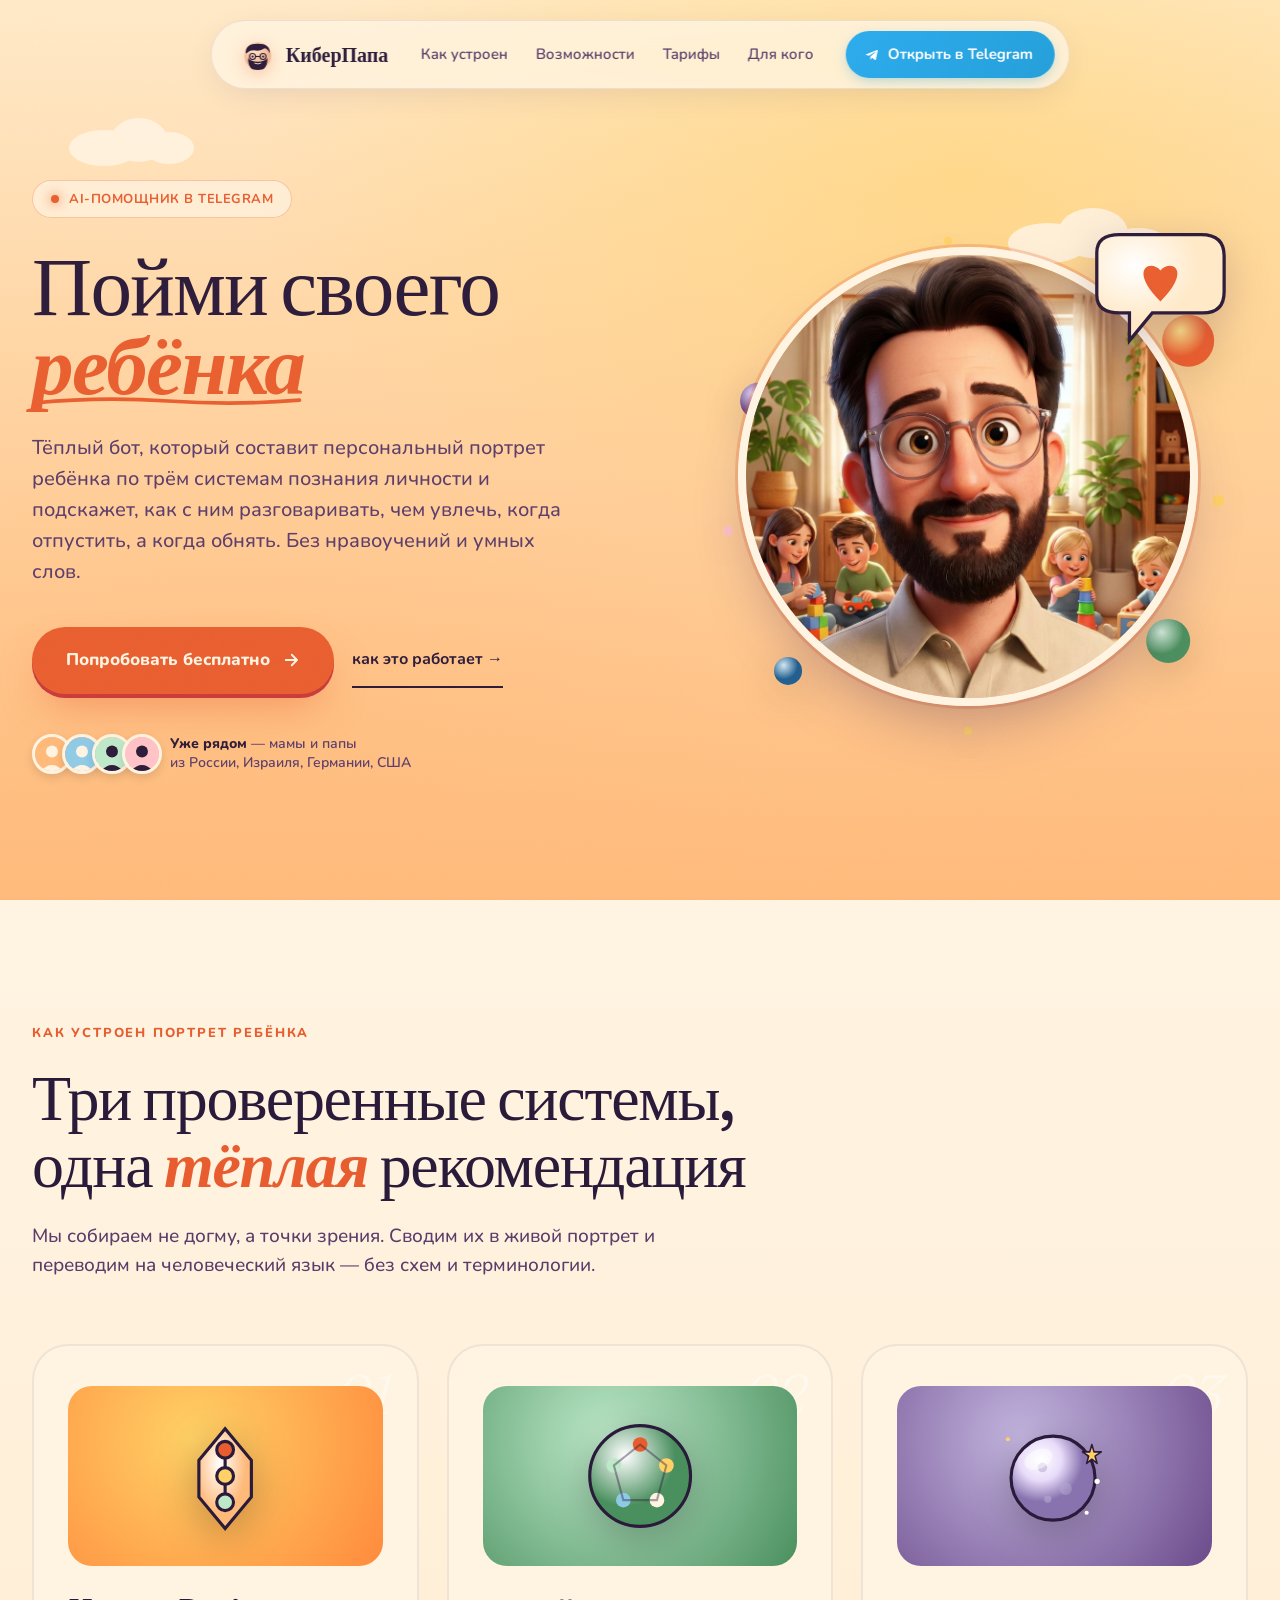
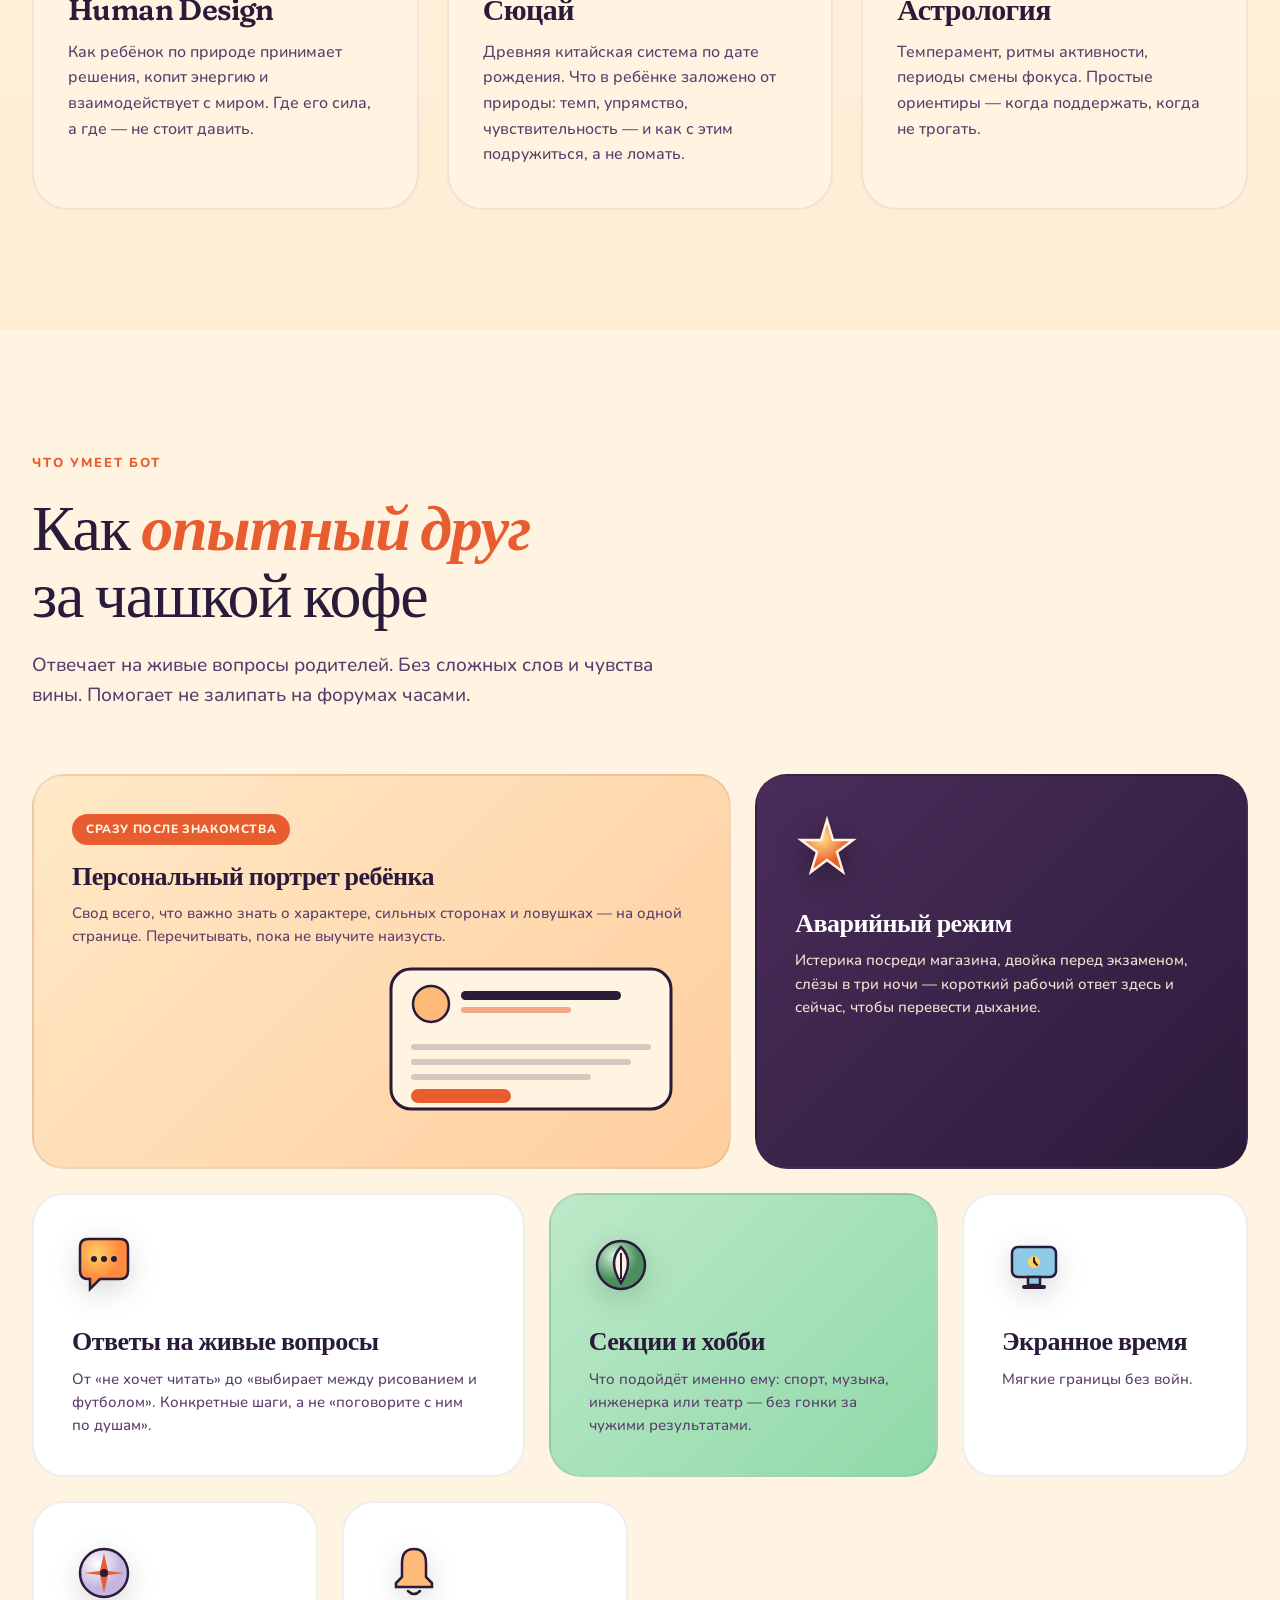
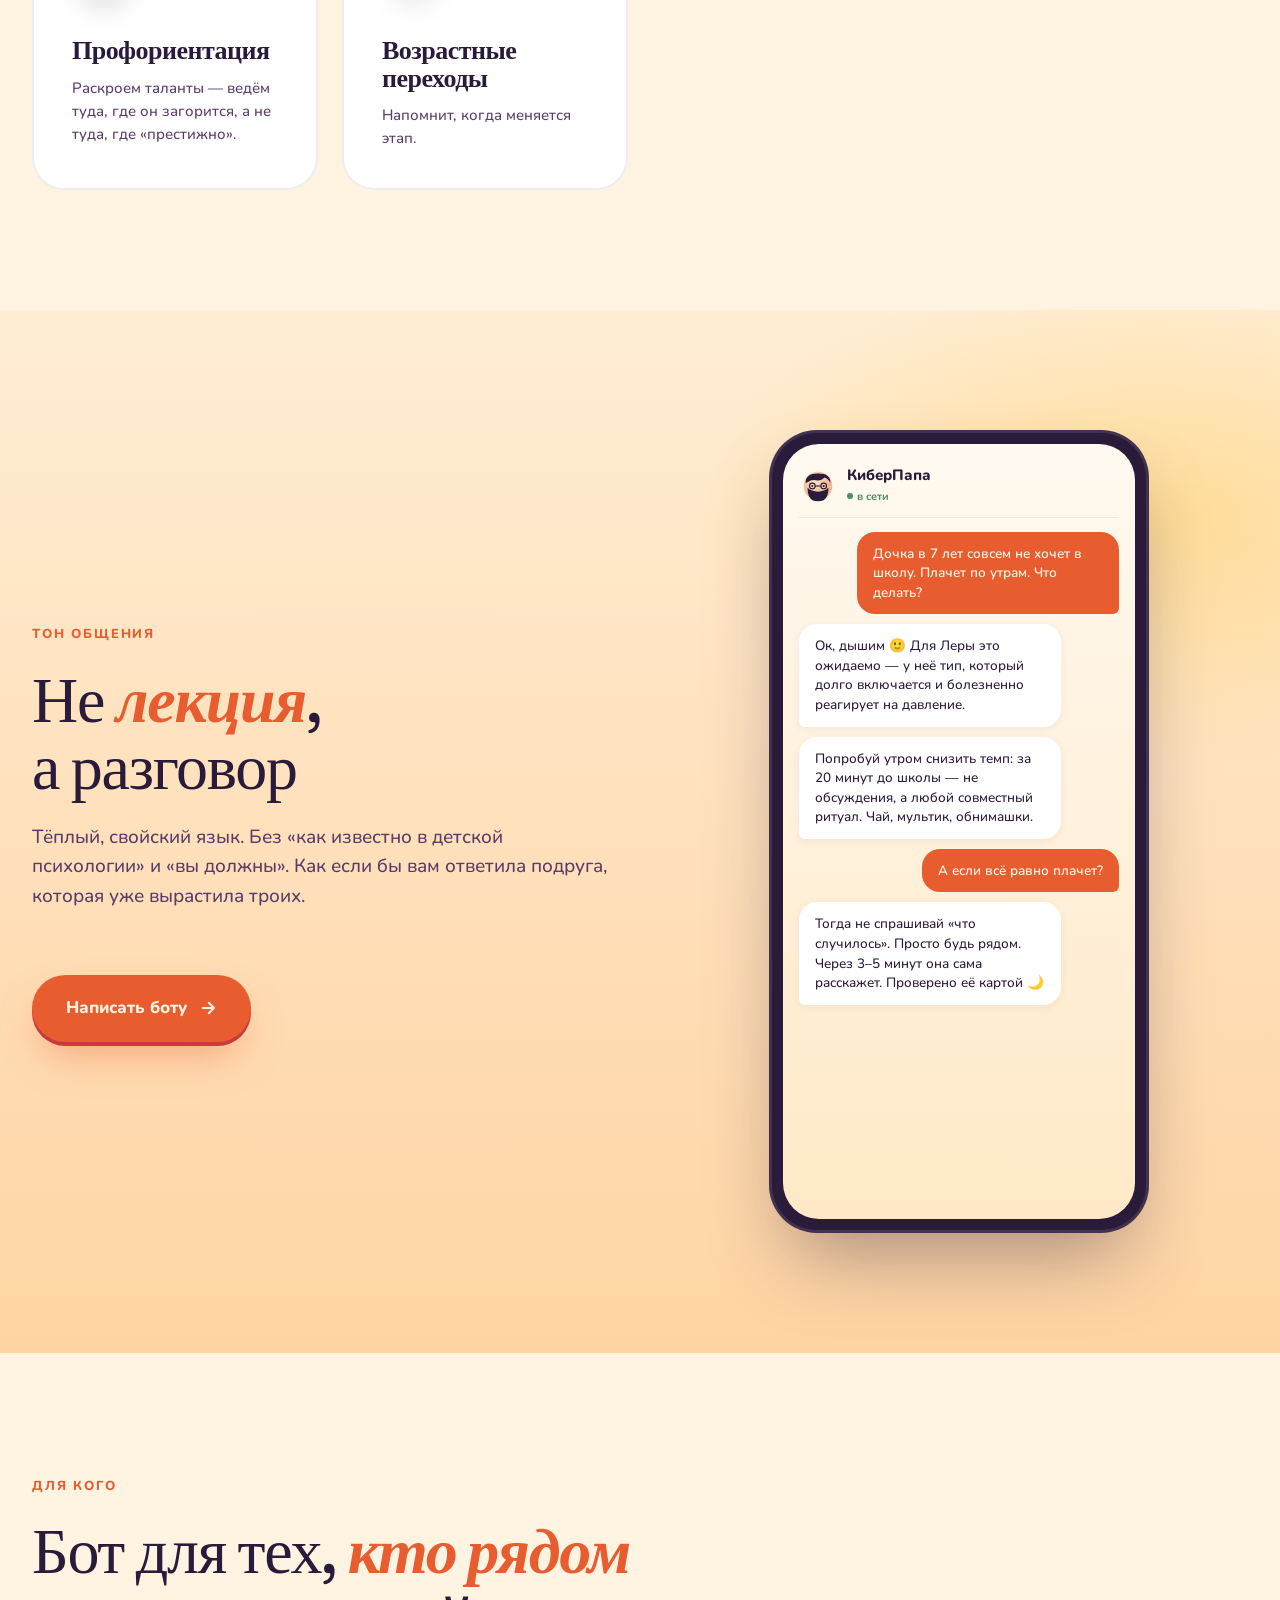
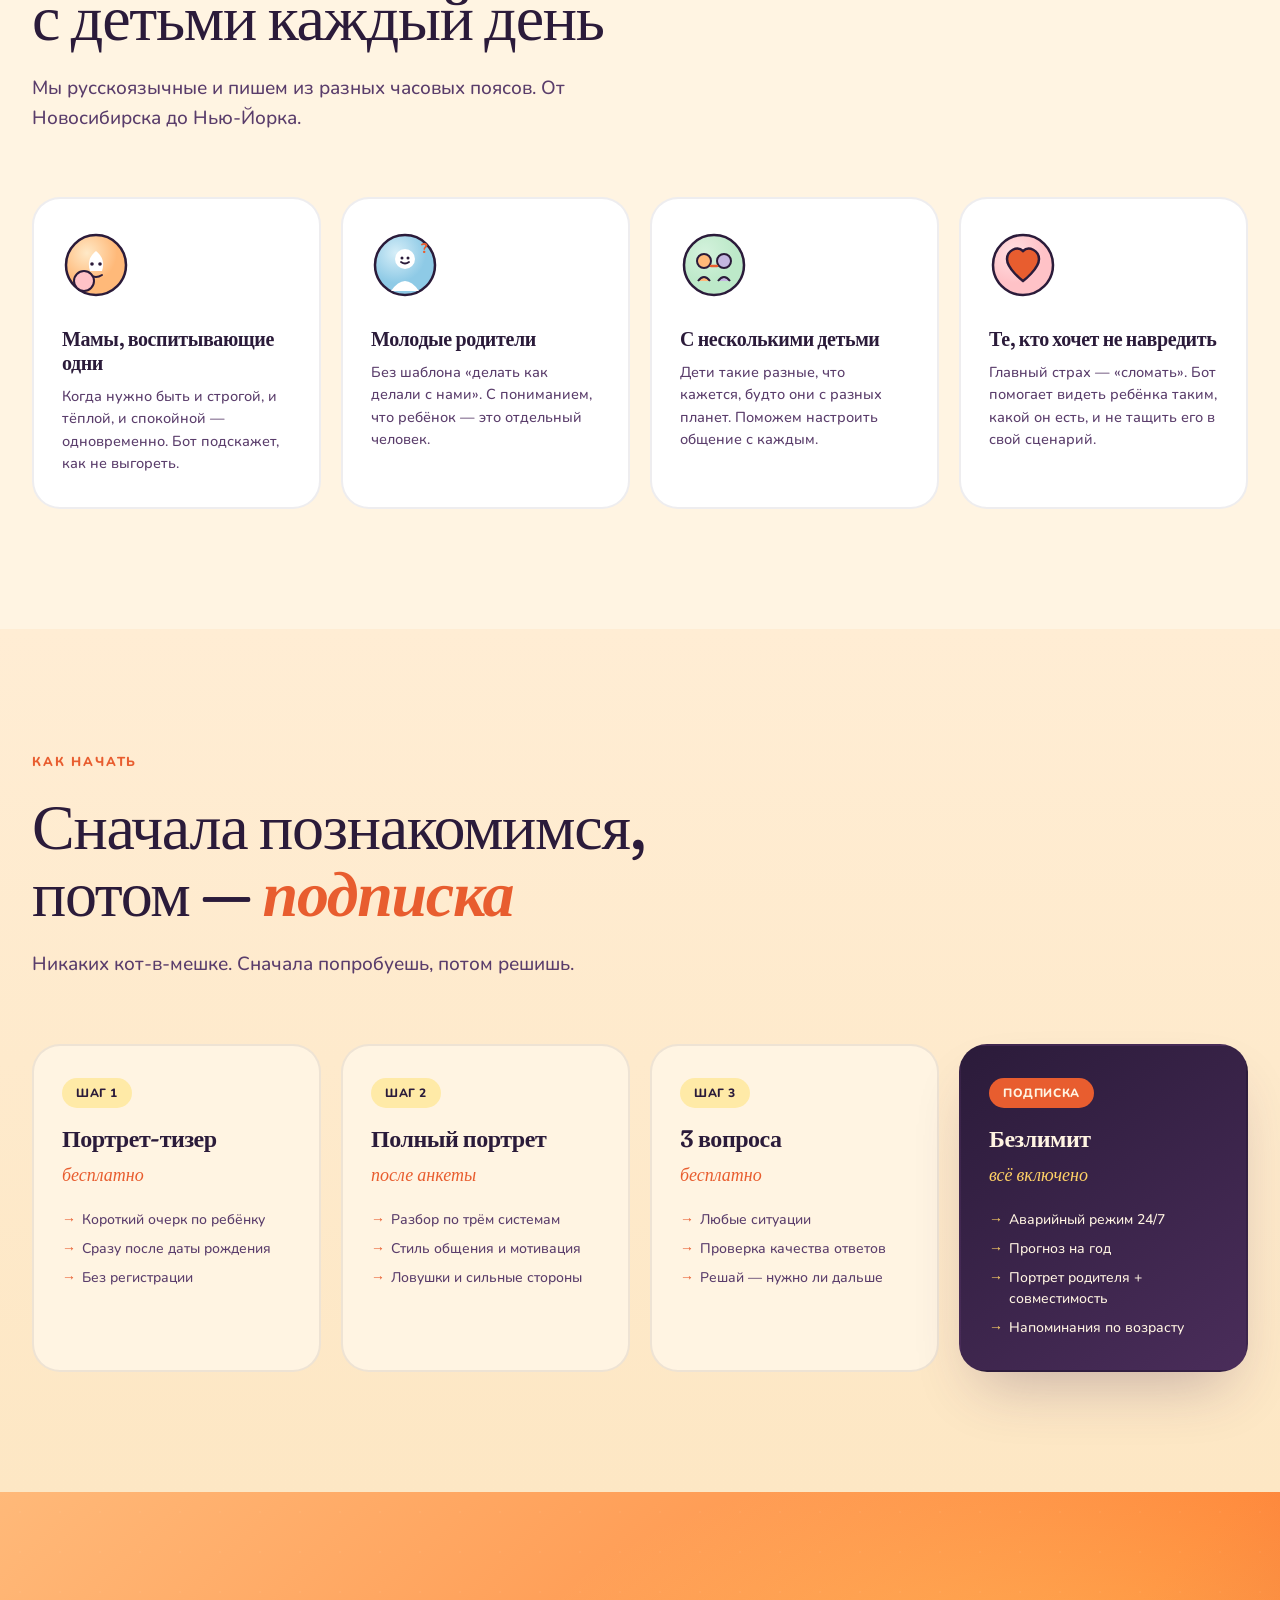
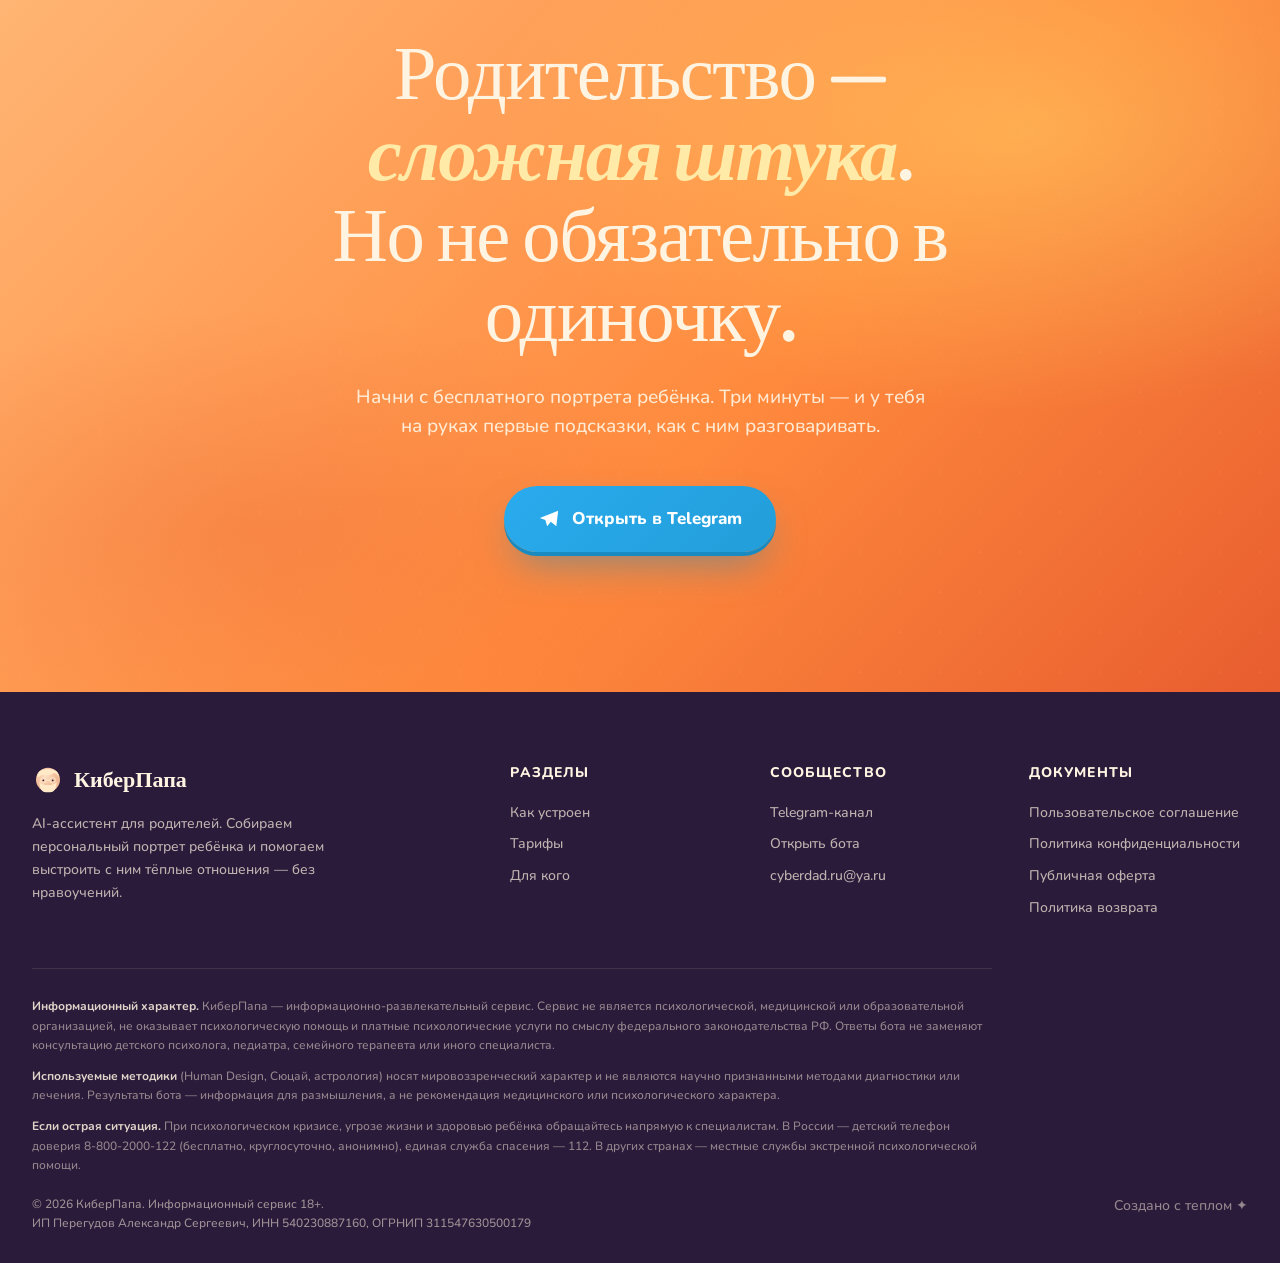
==== commit 01177ef3: "fix(contact): почта обратной связи hello@cyberdad.bot → cyberdad.ru@ya.ru Корректный адрес обратной " ====
--- a/index.html
+++ b/index.html
@@ -1827,7 +1827,7 @@
         <ul>
           <li><a href="https://t.me/cyberdad_channel" target="_blank" rel="noopener">Telegram-канал</a></li>
           <li><a href="https://t.me/CyberDad_bot" target="_blank" rel="noopener">Открыть бота</a></li>
-          <li><a href="mailto:hello@cyberdad.bot">hello@cyberdad.bot</a></li>
+          <li><a href="mailto:cyberdad.ru@ya.ru">cyberdad.ru@ya.ru</a></li>
         </ul>
       </div>
       <div class="footer-col">
